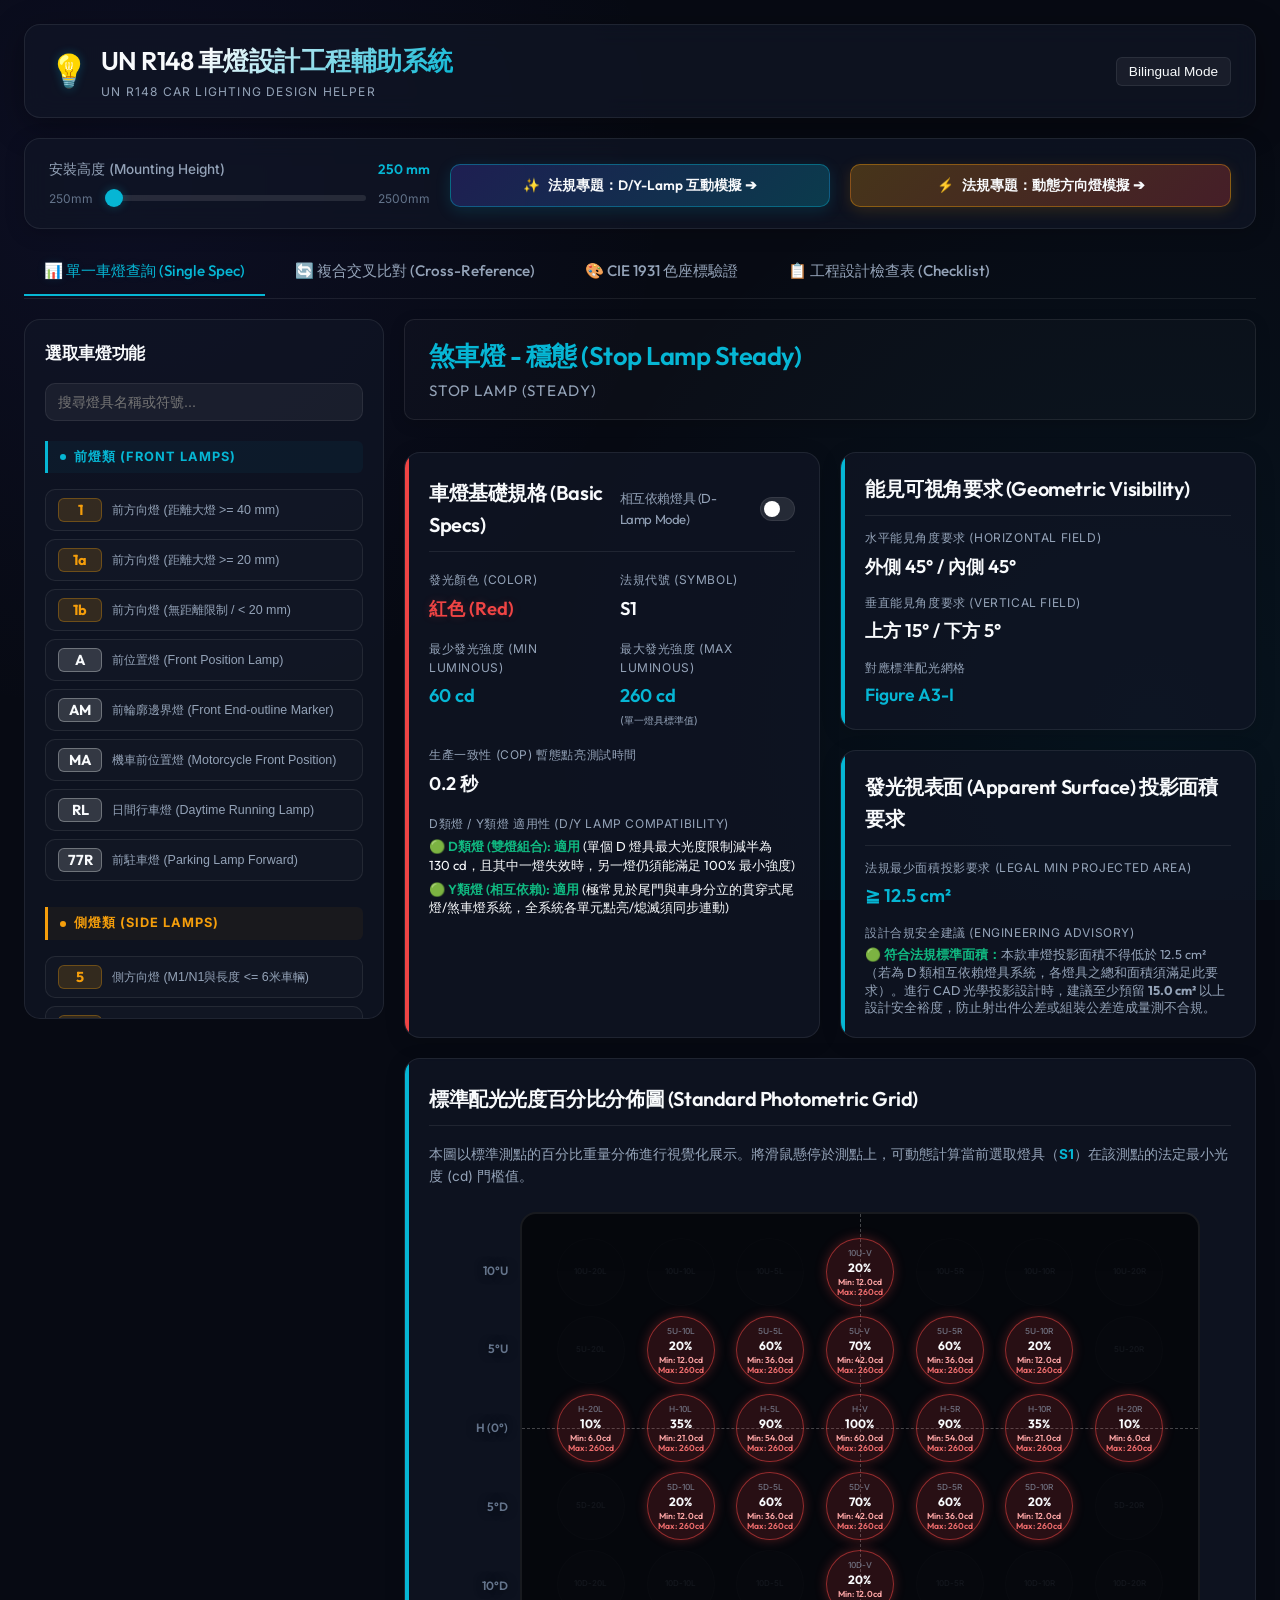
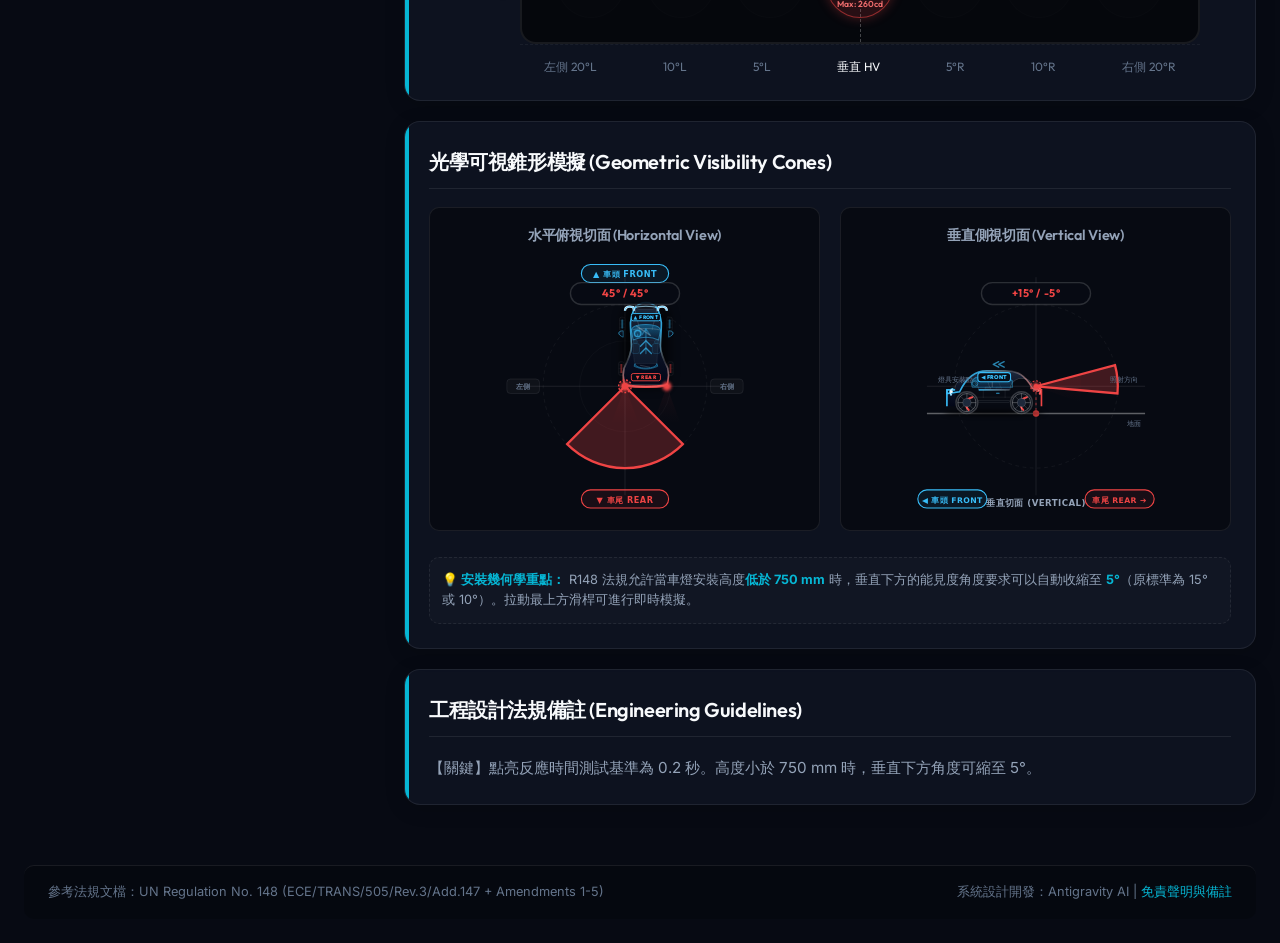
==== index.html @ 9d3c49e0 "Initial commit: Deploy UNECE R148 Helper web application" ====
<!DOCTYPE html>
<html lang="zh-Hant">
<head>
    <meta charset="UTF-8">
    <meta name="viewport" content="width=device-width, initial-scale=1.0">
    <title>UN R148 車燈設計工程輔助系統 (UN R148 Car Lighting Design Helper)</title>
    <link rel="stylesheet" href="styles.css">
</head>
<body>
    <div class="app-container">
        
        <!-- Header -->
        <header>
            <div class="logo-area">
                <span class="logo-icon">💡</span>
                <div>
                    <h1>UN R148 車燈設計工程輔助系統</h1>
                    <p>UN R148 Car Lighting Design Helper</p>
                </div>
            </div>
            <div class="language-selector">
                <button type="button" onclick="alert('系統採用繁體中文與法規英文術語並排，方便對接國際標準！')">Bilingual Mode</button>
            </div>
        </header>

        <!-- Global Parameter Control Panel -->
        <section class="global-control-panel">
            <div class="control-item">
                <label>
                    <span>安裝高度 (Mounting Height)</span>
                    <span id="heightValue" class="val-display">250 mm</span>
                </label>
                <div class="slider-container">
                    <span style="font-size:0.75rem; color:var(--text-muted);">250mm</span>
                    <input type="range" id="heightSlider" min="250" max="2500" value="250" step="50">
                    <span style="font-size:0.75rem; color:var(--text-muted);">2500mm</span>
                </div>
            </div>
            




            <div class="control-item" style="justify-content: center;">
                <div class="toggle-wrapper" style="padding-top: 4px; width: 100%;">
                    <a href="d-lamp.html" id="btnGoToDLamp" style="display: inline-flex; width: 100%; justify-content: center; align-items: center; gap: 8px; background: linear-gradient(135deg, rgba(79, 70, 229, 0.25) 0%, rgba(6, 182, 212, 0.25) 100%); border: 1px solid var(--border-color-active); color: var(--text-primary); text-decoration: none; padding: 10px 14px; border-radius: var(--border-radius-md); font-size: 0.85rem; font-weight: 600; font-family: 'Outfit', sans-serif; transition: var(--transition-smooth); box-shadow: 0 4px 15px rgba(6, 182, 212, 0.15); text-align: center; border-color: rgba(6, 182, 212, 0.4);" onmouseover="this.style.transform='translateY(-2px)'; this.style.borderColor='var(--secondary)'; this.style.boxShadow='0 6px 20px rgba(6, 182, 212, 0.3)';" onmouseout="this.style.transform='none'; this.style.borderColor='rgba(6, 182, 212, 0.4)'; this.style.boxShadow='0 4px 15px rgba(6, 182, 212, 0.15)';">
                        <span>✨</span> 法規專題：D/Y-Lamp 互動模擬 ➔
                    </a>
                </div>
            </div>

            <div class="control-item" style="justify-content: center;">
                <div class="toggle-wrapper" style="padding-top: 4px; width: 100%;">
                    <a href="dynamic-indicator.html" id="btnGoToDynamicIndicator" style="display: inline-flex; width: 100%; justify-content: center; align-items: center; gap: 8px; background: linear-gradient(135deg, rgba(245, 158, 11, 0.25) 0%, rgba(239, 68, 68, 0.25) 100%); border: 1px solid rgba(245, 158, 11, 0.4); color: var(--text-primary); text-decoration: none; padding: 10px 14px; border-radius: var(--border-radius-md); font-size: 0.85rem; font-weight: 600; font-family: 'Outfit', sans-serif; transition: var(--transition-smooth); box-shadow: 0 4px 15px rgba(245, 158, 11, 0.15); text-align: center;" onmouseover="this.style.transform='translateY(-2px)'; this.style.borderColor='#f59e0b'; this.style.boxShadow='0 6px 20px rgba(245, 158, 11, 0.3)';" onmouseout="this.style.transform='none'; this.style.borderColor='rgba(245, 158, 11, 0.4)'; this.style.boxShadow='0 4px 15px rgba(245, 158, 11, 0.15)';">
                        <span>⚡</span> 法規專題：動態方向燈模擬 ➔
                    </a>
                </div>
            </div>
        </section>

        <!-- Tabs Navigation -->
        <nav class="tabs-navigation">
            <button class="tab-btn active" data-tab="single">📊 單一車燈查詢 (Single Spec)</button>
            <button class="tab-btn" data-tab="cross">🔄 複合交叉比對 (Cross-Reference)</button>
            <button class="tab-btn" data-tab="cie">🎨 CIE 1931 色座標驗證</button>
            <button class="tab-btn" data-tab="checklist">📋 工程設計檢查表 (Checklist)</button>
        </nav>

        <!-- Main Workspace Panels -->
        <main class="dashboard-content">
            
            <!-- Tab 1: Single Spec Details -->
            <section class="tab-panel active" id="singleTab">
                <div class="spec-split-container">
                    
                    <!-- Sidebar Selector -->
                    <aside class="lamp-sidebar-selector">
                        <h3 style="font-size: 1.05rem; color: var(--text-primary);">選取車燈功能</h3>
                        <div class="search-input-box">
                            <input type="text" id="searchBox" placeholder="搜尋燈具名稱或符號...">
                        </div>
                        <div class="lamp-list" id="lampListContainer">
                            <!-- JS loaded list items -->
                        </div>
                    </aside>
                    
                    <!-- Spec details & SVG visually -->
                    <article class="spec-main-detail" id="detailPanel">
                        
                        <!-- Selected Lamp Header -->
                        <div class="selected-lamp-header" style="margin-bottom: 12px; padding: 16px 24px; background: rgba(255,255,255,0.02); border: 1px solid var(--border-color); border-radius: var(--border-radius-md); box-shadow: 0 4px 15px rgba(0,0,0,0.15);">
                            <h2 id="lblLampName" style="font-size: 1.6rem; color: var(--secondary); margin-bottom: 2px;">載入中...</h2>
                            <p id="lblLampNameEn" style="font-size: 0.95rem; color: var(--text-secondary); font-family: 'Outfit', sans-serif; text-transform: uppercase; letter-spacing: 0.05em;">Loading...</p>
                        </div>
                        
                        <!-- Row 1: Intensity Specs -->
                        <div class="grid-2col">
                            <div class="spec-card card-white" id="basicSpecCard">
                                <h3 style="display: flex; justify-content: space-between; align-items: center; width: 100%;">
                                    <span>車燈基礎規格 (Basic Specs)</span>
                                    <div id="dLampToggleWrapper" style="display: inline-flex; align-items: center; gap: 8px; font-size: 0.82rem; font-weight: normal; color: var(--text-secondary); transition: var(--transition-smooth);">
                                        <span>相互依賴燈具 (D-Lamp Mode)</span>
                                        <label class="switch" style="margin-left: 4px;">
                                            <input type="checkbox" id="dLampToggle">
                                            <span class="slider"></span>
                                        </label>
                                    </div>
                                </h3>
                                <div class="detail-data-grid">
                                    <div class="data-cell">
                                        <span class="lbl">發光顏色 (Color)</span>
                                        <span id="valColor" class="val">載入中...</span>
                                    </div>
                                    <div class="data-cell">
                                        <span class="lbl">法規代號 (Symbol)</span>
                                        <span id="lblLampSymbol" class="val" style="font-family:'Outfit';">載入中...</span>
                                    </div>
                                    <div class="data-cell">
                                        <span class="lbl">最少發光強度 (Min Luminous)</span>
                                        <span id="valMinCd" class="val" style="color: var(--secondary);">0 cd</span>
                                    </div>
                                    <div class="data-cell">
                                        <span class="lbl">最大發光強度 (Max Luminous)</span>
                                        <div>
                                            <span id="valMaxCd" class="val" style="color: var(--secondary);">0 cd</span>
                                            <div id="valMaxCdIndicator" style="font-size:0.65rem; color:var(--text-secondary); margin-top:2px;"></div>
                                        </div>
                                    </div>
                                    <div class="data-cell" style="grid-column: span 2;">
                                        <span class="lbl">生產一致性 (CoP) 暫態點亮測試時間</span>
                                        <span id="valTestTime" class="val">0.2 秒</span>
                                    </div>
                                    <div class="data-cell" style="grid-column: span 2;">
                                        <span class="lbl">D類燈 / Y類燈 適用性 (D/Y Lamp Compatibility)</span>
                                        <span id="valDYCompatibility" class="val" style="font-size: 0.95rem; line-height: 1.5;">載入中...</span>
                                    </div>
                                </div>
                            </div>
                            
                            <div style="display:flex; flex-direction:column; gap:20px;">
                                <div class="spec-card card-accent" id="visibilitySpecCard" style="padding: 20px 24px;">
                                    <h3 style="margin-bottom: 12px;">能見可視角要求 (Geometric Visibility)</h3>
                                    <div class="detail-data-grid" style="gap: 12px;">
                                        <div class="data-cell" style="grid-column: span 2;">
                                            <span class="lbl">水平能見角度要求 (Horizontal Field)</span>
                                            <span id="valHorizAngle" class="val" style="font-size: 1.15rem;">載入中...</span>
                                        </div>
                                        <div class="data-cell" style="grid-column: span 2;">
                                            <span class="lbl">垂直能見角度要求 (Vertical Field)</span>
                                            <span id="valVertAngle" class="val" style="font-size: 1.15rem;">載入中...</span>
                                        </div>
                                        <div class="data-cell" style="grid-column: span 2;">
                                            <span class="lbl">對應標準配光網格</span>
                                            <span id="valPhotGrid" class="val" style="color: var(--secondary); font-size: 1.1rem;">載入中...</span>
                                        </div>
                                    </div>
                                </div>
                                
                                <div class="spec-card card-accent" id="apparentSurfaceCard" style="padding: 20px 24px;">
                                    <h3 style="margin-bottom: 12px;">發光視表面 (Apparent Surface) 投影面積要求</h3>
                                    <div class="detail-data-grid" style="gap: 12px;">
                                        <div class="data-cell" style="grid-column: span 2;">
                                            <span class="lbl">法規最少面積投影要求 (Legal Min Projected Area)</span>
                                            <span id="valApparentSurfaceArea" class="val" style="color: var(--secondary); font-size: 1.15rem;">載入中...</span>
                                        </div>
                                        <div class="data-cell" style="grid-column: span 2;">
                                            <span class="lbl">設計合規安全建議 (Engineering Advisory)</span>
                                            <span id="valApparentSurfaceAdvisory" class="val" style="font-size: 0.8rem; line-height: 1.4; color: var(--text-secondary); font-weight: normal;">載入中...</span>
                                        </div>
                                    </div>
                                </div>
                            </div>
                        </div>
                        <!-- Standard Photometric Grid Card -->
                        <div class="spec-card card-accent">
                            <h3>標準配光光度百分比分佈圖 (Standard Photometric Grid)</h3>
                            <p style="font-size: 0.85rem; color: var(--text-secondary); margin-bottom: 24px;">
                                本圖以標準測點的百分比重量分佈進行視覺化展示。將滑鼠懸停於測點上，可動態計算當前選取燈具（<strong><span id="gridLampTitle" style="color:var(--secondary);">S1</span></strong>）在該測點的法定最小光度 (cd) 門檻值。
                            </p>
                            <div class="photometric-view-grid">
                                <div class="grid-layout-wrapper">
                                    <div class="grid-main-row">
                                        <div class="grid-y-axis-labels">
                                            <span>10°U</span>
                                            <span>5°U</span>
                                            <span>H (0°)</span>
                                            <span>5°D</span>
                                            <span>10°D</span>
                                        </div>
                                        <div class="grid-visualization-map" id="gridMapContainer">
                                            <!-- JS loaded nodes -->
                                        </div>
                                    </div>
                                    <div class="grid-axis-labels">
                                        <span>左側 20°L</span>
                                        <span>10°L</span>
                                        <span>5°L</span>
                                        <span style="color:var(--text-primary);">垂直 HV</span>
                                        <span>5°R</span>
                                        <span>10°R</span>
                                        <span>右側 20°R</span>
                                    </div>
                                </div>
                            </div>
                        </div>

                        <!-- Row 2: SVG Visualization Cones -->
                        <div class="spec-card card-accent">
                            <h3>光學可視錐形模擬 (Geometric Visibility Cones)</h3>
                            <div class="visibility-visualizer-container">
                                <div class="cone-views-wrapper">
                                    <div class="cone-view-box">
                                        <h4>水平俯視切面 (Horizontal View)</h4>
                                        <div class="svg-container" id="horizSvgContainer">
                                            <!-- SVG JS loaded -->
                                        </div>
                                    </div>
                                    <div class="cone-view-box">
                                        <h4>垂直側視切面 (Vertical View)</h4>
                                        <div class="svg-container" id="vertSvgContainer">
                                            <!-- SVG JS loaded -->
                                        </div>
                                    </div>
                                </div>
                                <div class="note-box">
                                    <strong>💡 安裝幾何學重點：</strong> 
                                    R148 法規允許當車燈安裝高度<strong>低於 750 mm</strong> 時，垂直下方的能見度角度要求可以自動收縮至 <strong>5°</strong>（原標準為 15° 或 10°）。拉動最上方滑桿可進行即時模擬。
                                </div>
                            </div>
                        </div>
                        
                        <!-- Row 3: Design Footnotes -->
                        <div class="spec-card card-accent">
                            <h3>工程設計法規備註 (Engineering Guidelines)</h3>
                            <div style="font-size:0.95rem; color:var(--text-secondary); line-height:1.7;" id="valNotes">
                                載入中...
                            </div>
                        </div>
                        
                    </article>
                </div>
            </section>
            
            <!-- Tab 2: Cross Reference Table -->
            <section class="tab-panel" id="crossTab">
                <div class="cross-ref-selector-bar">
                    <h3>選擇欲交叉查詢的複合車燈</h3>
                    <p style="font-size: 0.8rem; color: var(--text-secondary); margin-bottom: 8px;">
                        勾選多個車燈功能，表格會自動產生並排比對欄位，利於尾燈整合設計（如：煞車燈、位置燈與方向燈合一設計）。
                    </p>
                    <div class="cross-ref-categories">
                        <div class="category-block">
                            <h4 class="category-title"><span class="category-icon">🔦</span> 前燈類 (Front Lamps)</h4>
                            <div class="checkbox-grid" id="crossRefCheckboxes-front"></div>
                        </div>
                        <div class="category-block">
                            <h4 class="category-title"><span class="category-icon">↔️</span> 側邊燈類 (Side Lamps)</h4>
                            <div class="checkbox-grid" id="crossRefCheckboxes-side"></div>
                        </div>
                        <div class="category-block">
                            <h4 class="category-title"><span class="category-icon">🔴</span> 尾燈類 (Rear Lamps)</h4>
                            <div class="checkbox-grid" id="crossRefCheckboxes-rear"></div>
                        </div>
                        <div class="category-block" id="category-block-other" style="display: none;">
                            <h4 class="category-title"><span class="category-icon">⚙️</span> 其他類 (Others)</h4>
                            <div class="checkbox-grid" id="crossRefCheckboxes-other"></div>
                        </div>
                    </div>
                </div>
                
                <div class="table-responsive-container">
                    <table class="comparison-table">
                        <thead>
                            <tr>
                                <th style="width: 60px;">符號</th>
                                <th style="width: 140px;">燈具名稱 (Function)</th>
                                <th style="width: 80px;">燈光顏色</th>
                                <th style="width: 95px;">安裝最低高度</th>
                                <th style="width: 95px;">安裝最高高度</th>
                                <th style="width: 105px;">兩燈最小間距</th>
                                <th style="width: 105px;">車側最遠距離</th>
                                <th style="width: 95px;">發光面積最小</th>
                                <th style="width: 95px;">發光面積最大</th>
                                <th style="width: 110px;">配光強度限制</th>
                                <th style="width: 110px;">幾何能見角</th>
                                <th style="min-width: 200px;">法規與相互要求備註</th>
                            </tr>
                        </thead>
                        <tbody id="crossRefTableBody">
                            <!-- JS Dynamic rows -->
                        </tbody>
                    </table>
                </div>
                
                <!-- Dynamic Mutual Requirements Section -->
                <div id="crossRefMutualContainer" style="margin-top: 20px; display: none;">
                    <div class="spec-card card-accent" style="padding: 20px 24px; background: rgba(56, 189, 248, 0.03); border-color: rgba(56, 189, 248, 0.25);">
                        <h4 style="font-size: 1.05rem; color: var(--secondary); margin-bottom: 12px; display: flex; align-items: center; gap: 8px; font-weight: 600;">
                            <span>🔗</span> 選取燈具安裝距離與電氣功能相互關聯要求 (R48 Mutual Requirements)
                        </h4>
                        <div id="crossRefMutualList" style="display: flex; flex-direction: column; gap: 12px;">
                            <!-- Dynamic items generated by JS -->
                        </div>
                    </div>
                </div>
            </section>
            
            <!-- Tab 3: CIE 1931 Chart Judge -->
            <section class="tab-panel" id="cieTab">
                <div class="spec-card card-accent">
                    <h3 style="margin-bottom:24px;">CIE 1931 色度空間坐標判定 (UN R148 Color Boundary Judge)</h3>
                    <div class="cie-chart-layout">
                        
                        <!-- Canvas Plotter -->
                        <div class="canvas-container">
                            <canvas id="cieCanvas"></canvas>
                        </div>
                        
                        <!-- Inputs Panel -->
                        <div class="cie-info-panel">
                            <div class="judgement-card" style="background: rgba(255,255,255,0.02); border: 1px solid var(--border-color); border-radius: var(--border-radius-md); padding: 18px; display:flex; flex-direction:column; gap:16px;">
                                <h4 style="font-size: 0.95rem; color:var(--text-primary); border-bottom: 1px solid var(--border-color); padding-bottom: 8px;">色座標判定輸入</h4>
                                <div class="coordinate-inputs">
                                    <div class="coord-group">
                                        <label for="cieInputX">X 軸坐標 (x)</label>
                                        <input type="number" id="cieInputX" value="0.330" step="0.005" min="0.0" max="0.8">
                                    </div>
                                    <div class="coord-group">
                                        <label for="cieInputY">Y 軸坐標 (y)</label>
                                        <input type="number" id="cieInputY" value="0.330" step="0.005" min="0.0" max="0.9">
                                    </div>
                                </div>
                                <button type="button" class="check-btn" id="btnCheckCie">驗證坐標合規性</button>
                            </div>
                            
                            <div class="judge-result-box" id="cieResultBox">
                                <div class="judge-status status-idle">等待輸入坐標驗證...</div>
                                <p style="font-size:0.8rem; color:var(--text-muted); text-align:center; margin-top: 12px;">
                                    在上方輸入光學量測儀器量測之色度空間坐標 (x, y)，以判定是否符合法規要求。
                                </p>
                            </div>
                        </div>
                    </div>
                </div>
            </section>
            
            <!-- Tab 5: Engineering Checklist -->
            <section class="tab-panel" id="checklistTab">
                <div class="checklist-container">
                    
                    <div class="checklist-item-card">
                        <span class="checklist-num">01</span>
                        <div class="checklist-body">
                            <h4>視表面發光面積限制 (Apparent Surface Requirement)</h4>
                            <p>
                                根據 R148 第 5 節之規定，每款安裝於車輛上的獨立功能燈具，其<strong>發光視表面 (Apparent Surface) 投影面積必須 ≧ 12.5 cm²</strong>。
                            </p>
                            <ul>
                                <li>設計工程師必須在 CAD 設計圖面中建立發光體（Outer Lens/Reflector）的投影分析。</li>
                                <li><strong>相互依賴燈具 (D-Lamp)：</strong>若是由兩個燈具相互整合以提供相同功能，則兩者總面積必須達到法規要求。</li>
                            </ul>
                        </div>
                    </div>
                    
                    <div class="checklist-item-card">
                        <span class="checklist-num">02</span>
                        <div class="checklist-body">
                            <h4>生產一致性暫態量測時間 (Conformity of Production testing)</h4>
                            <p>
                                生產一致性 (CoP) 測試中，暫態光源點亮反應時間有嚴格的秒數規定，旨在維護行車中後車的防追撞警示安全。
                            </p>
                            <ul>
                                <li><strong>0.2 秒 (Instant-On) 測量點燈具：</strong>煞車燈 (S1/S2/S3/S4/MS)、方向燈 (Cat 1/1a/1b/2a/2b/5/6/11/12) 與倒車燈 (AR)。在點亮 0.2 秒內必須達到法定光度最小值的至少 90%。</li>
                                <li><strong>4.0 秒 (Thermal Stabilization) 測量點燈具：</strong>日行燈 (RL)、前/後位置燈 (A/R1/R2)、輪廓邊界燈 (AM/RM1/RM2) 以及後霧燈 (F1/F2)。可在點亮 4 秒後或熱平衡後進行最終光度測量。</li>
                            </ul>
                        </div>
                    </div>
                    
                    <div class="checklist-item-card">
                        <span class="checklist-num">03</span>
                        <div class="checklist-body">
                            <h4>相互依賴系統與單一燈具標記設計限制</h4>
                            <p>
                                車燈外殼標記（Marking）直接決定了法規審核時的光度判定上限：
                            </p>
                            <ul>
                                <li><strong>"D" 標記燈具 (相互依賴)：</strong>最大光度限制為單一燈具的 <strong>50%</strong>。設計時必須確保兩個燈具的發光均勻度一致，且共用同一組線束或控制器。</li>
                                <li><strong>"Y" 標記系統：</strong>屬於單一功能分散多處發光的系統，需特別注意個別測點的亮度疊加計算。</li>
                            </ul>
                        </div>
                    </div>
                    
                    <div class="checklist-item-card">
                        <span class="checklist-num">04</span>
                        <div class="checklist-body">
                            <h4>前方向燈與大燈之間距阻礙設計</h4>
                            <p>
                                方向指示燈與前照燈（近光燈/前霧燈）的距離直接決定了方向燈的光度等級：
                            </p>
                            <ul>
                                <li>距離 <strong>≧ 40 mm</strong> 時：可選用標準 <strong>Cat 1</strong> (最小值 175 cd)。</li>
                                <li>距離 <strong>≧ 20 mm 且 < 40 mm</strong> 時：必須選用 <strong>Cat 1a</strong> (最小值 250 cd)。</li>
                                <li>距離 <strong>< 20 mm 甚至整合在一起</strong> 時：必須選用 <strong>Cat 1b</strong> (最小值達 400 cd) 以抵抗大燈炫光。</li>
                            </ul>
                        </div>
                    </div>
                    
                </div>
            </section>
            
        </main>

        <!-- Footer -->
        <footer>
            <span>參考法規文檔：UN Regulation No. 148 (ECE/TRANS/505/Rev.3/Add.147 + Amendments 1-5)</span>
            <span>系統設計開發：Antigravity AI | <a href="#" onclick="alert('本系統彙整法規至 Amend 5 最新實務數值，僅供工程設計參考。')">免責聲明與備註</a></span>
        </footer>

    </div>
    
    <!-- Application Logic Loader -->
    <script src="app.js" charset="utf-8"></script>
</body>
</html>
---- styles.css ----
@import url('https://fonts.googleapis.com/css2?family=Inter:wght@300;400;500;600;700&family=Outfit:wght@400;500;600;700;800&display=swap');

:root {
    /* Color Palette */
    --bg-main: #070a13;
    --bg-card: rgba(16, 22, 38, 0.7);
    --bg-card-hover: rgba(22, 30, 52, 0.85);
    --border-color: rgba(255, 255, 255, 0.08);
    --border-color-active: rgba(59, 130, 246, 0.5);
    
    --text-primary: #f8fafc;
    --text-secondary: #94a3b8;
    --text-muted: #64748b;
    
    /* Brand Accents */
    --primary: #4f46e5;
    --primary-glow: rgba(79, 70, 229, 0.4);
    --secondary: #06b6d4;
    --secondary-glow: rgba(6, 182, 212, 0.3);
    
    /* Functional Colors */
    --color-white: #f8fafc;
    --color-white-glow: rgba(248, 250, 252, 0.5);
    --color-amber: #f59e0b;
    --color-amber-glow: rgba(245, 158, 11, 0.5);
    --color-red: #ef4444;
    --color-red-glow: rgba(239, 68, 68, 0.5);
    
    --success: #10b981;
    --warning: #f59e0b;
    --danger: #ef4444;
    
    /* Layout Constants */
    --border-radius-lg: 16px;
    --border-radius-md: 10px;
    --border-radius-sm: 6px;
    --transition-smooth: all 0.3s cubic-bezier(0.4, 0, 0.2, 1);
}

/* Global Reset */
* {
    margin: 0;
    padding: 0;
    box-sizing: border-box;
}

body {
    background-color: var(--bg-main);
    color: var(--text-primary);
    font-family: 'Inter', -apple-system, BlinkMacSystemFont, "Segoe UI", Roboto, Helvetica, Arial, sans-serif;
    line-height: 1.6;
    overflow-x: hidden;
    background-image: 
        radial-gradient(circle at 10% 20%, rgba(79, 70, 229, 0.08) 0%, transparent 40%),
        radial-gradient(circle at 90% 80%, rgba(6, 182, 212, 0.06) 0%, transparent 45%);
    background-attachment: fixed;
}

h1, h2, h3, h4 {
    font-family: 'Outfit', sans-serif;
    font-weight: 600;
    letter-spacing: -0.02em;
}

/* Scrollbar styling */
::-webkit-scrollbar {
    width: 8px;
    height: 8px;
}
::-webkit-scrollbar-track {
    background: var(--bg-main);
}
::-webkit-scrollbar-thumb {
    background: rgba(255, 255, 255, 0.1);
    border-radius: var(--border-radius-sm);
}
::-webkit-scrollbar-thumb:hover {
    background: var(--primary);
}

/* Layout Framework */
.app-container {
    max-width: 1440px;
    margin: 0 auto;
    padding: 24px;
    display: grid;
    grid-template-rows: auto auto 1fr;
    gap: 20px;
    min-height: 100vh;
}

/* Header Section */
header {
    display: flex;
    justify-content: space-between;
    align-items: center;
    padding: 16px 24px;
    background: var(--bg-card);
    backdrop-filter: blur(12px);
    border: 1px solid var(--border-color);
    border-radius: var(--border-radius-lg);
    box-shadow: 0 8px 32px 0 rgba(0, 0, 0, 0.37);
}

.logo-area {
    display: flex;
    align-items: center;
    gap: 12px;
}

.logo-icon {
    font-size: 2rem;
    color: var(--secondary);
    text-shadow: 0 0 10px var(--secondary-glow);
}

.logo-area h1 {
    font-size: 1.6rem;
    background: linear-gradient(135deg, var(--text-primary) 30%, var(--secondary) 100%);
    -webkit-background-clip: text;
    -webkit-text-fill-color: transparent;
}

.logo-area p {
    font-size: 0.75rem;
    color: var(--text-secondary);
    text-transform: uppercase;
    letter-spacing: 0.1em;
}

.language-selector button {
    background: rgba(255, 255, 255, 0.05);
    border: 1px solid var(--border-color);
    color: var(--text-primary);
    padding: 6px 12px;
    border-radius: var(--border-radius-sm);
    cursor: pointer;
    font-size: 0.85rem;
    transition: var(--transition-smooth);
}
.language-selector button:hover {
    background: var(--primary);
    border-color: var(--primary);
}

/* Global Parameter Control Panel */
.global-control-panel {
    display: grid;
    grid-template-columns: repeat(auto-fit, minmax(280px, 1fr));
    gap: 20px;
    background: var(--bg-card);
    backdrop-filter: blur(12px);
    border: 1px solid var(--border-color);
    border-radius: var(--border-radius-lg);
    padding: 20px 24px;
    box-shadow: 0 4px 20px rgba(0, 0, 0, 0.2);
}

.control-item {
    display: flex;
    flex-direction: column;
    gap: 8px;
}

.control-item label {
    font-size: 0.85rem;
    color: var(--text-secondary);
    font-weight: 500;
    display: flex;
    justify-content: space-between;
}

.control-item label span.val-display {
    color: var(--secondary);
    font-family: 'Outfit', sans-serif;
    font-weight: 600;
}

.slider-container {
    display: flex;
    align-items: center;
    gap: 12px;
}

input[type="range"] {
    -webkit-appearance: none;
    width: 100%;
    height: 6px;
    background: rgba(255, 255, 255, 0.1);
    border-radius: 3px;
    outline: none;
    transition: var(--transition-smooth);
}

input[type="range"]::-webkit-slider-thumb {
    -webkit-appearance: none;
    width: 18px;
    height: 18px;
    background: var(--secondary);
    border-radius: 50%;
    cursor: pointer;
    box-shadow: 0 0 10px var(--secondary-glow);
    transition: var(--transition-smooth);
}
input[type="range"]::-webkit-slider-thumb:hover {
    transform: scale(1.15);
    background: var(--text-primary);
}

/* Toggle Switches */
.toggle-wrapper {
    display: flex;
    align-items: center;
    justify-content: space-between;
    height: 100%;
    padding-top: 10px;
}

.toggle-item {
    display: flex;
    align-items: center;
    gap: 10px;
    cursor: pointer;
}

.switch {
    position: relative;
    display: inline-block;
    width: 46px;
    height: 24px;
}

.switch input {
    opacity: 0;
    width: 0;
    height: 0;
}

.slider {
    position: absolute;
    cursor: pointer;
    top: 0;
    left: 0;
    right: 0;
    bottom: 0;
    background-color: rgba(255, 255, 255, 0.1);
    transition: .4s;
    border-radius: 24px;
    border: 1px solid var(--border-color);
}

.slider:before {
    position: absolute;
    content: "";
    height: 16px;
    width: 16px;
    left: 3px;
    bottom: 3px;
    background-color: white;
    transition: .4s;
    border-radius: 50%;
}

input:checked + .slider {
    background-color: var(--primary);
}

input:checked + .slider:before {
    transform: translateX(22px);
}

/* Navigation Tabs */
.tabs-navigation {
    display: flex;
    gap: 10px;
    border-bottom: 1px solid var(--border-color);
    padding-bottom: 2px;
    overflow-x: auto;
}

.tab-btn {
    background: none;
    border: none;
    color: var(--text-secondary);
    padding: 12px 20px;
    font-size: 0.95rem;
    font-weight: 500;
    cursor: pointer;
    transition: var(--transition-smooth);
    border-bottom: 2px solid transparent;
    white-space: nowrap;
    display: flex;
    align-items: center;
    gap: 8px;
    font-family: 'Outfit', sans-serif;
}
.tab-btn:hover {
    color: var(--text-primary);
}
.tab-btn.active {
    color: var(--secondary);
    border-bottom-color: var(--secondary);
    text-shadow: 0 0 10px rgba(6, 182, 212, 0.1);
}

/* Main Dashboard Workspace */
.dashboard-content {
    display: block;
    min-height: 500px;
}

.tab-panel {
    display: none;
    animation: fadeIn 0.4s ease;
}

.tab-panel.active {
    display: grid;
}

@keyframes fadeIn {
    from { opacity: 0; transform: translateY(8px); }
    to { opacity: 1; transform: translateY(0); }
}

/* Layout Split Panels for Tab 1 */
.spec-split-container {
    display: grid;
    grid-template-columns: 360px 1fr;
    gap: 20px;
    align-items: start;
}

/* Selector Sidebar */
.lamp-sidebar-selector {
    background: var(--bg-card);
    border: 1px solid var(--border-color);
    border-radius: var(--border-radius-lg);
    padding: 20px;
    display: flex;
    flex-direction: column;
    gap: 16px;
    max-height: 700px;
    overflow-y: auto;
}

.search-input-box {
    position: relative;
}

.search-input-box input {
    width: 100%;
    background: rgba(255, 255, 255, 0.05);
    border: 1px solid var(--border-color);
    color: var(--text-primary);
    padding: 10px 12px;
    border-radius: var(--border-radius-md);
    outline: none;
    font-size: 0.9rem;
    transition: var(--transition-smooth);
}
.search-input-box input:focus {
    border-color: var(--secondary);
    background: rgba(255, 255, 255, 0.08);
}

.lamp-list {
    display: flex;
    flex-direction: column;
    gap: 8px;
}

.lamp-list-item {
    display: flex;
    justify-content: space-between;
    align-items: center;
    padding: 8px 12px;
    background: rgba(255, 255, 255, 0.02);
    border: 1px solid var(--border-color);
    border-radius: var(--border-radius-md);
    cursor: pointer;
    transition: var(--transition-smooth);
    text-align: left;
}
.lamp-list-item:hover {
    background: rgba(255, 255, 255, 0.05);
    border-color: rgba(255, 255, 255, 0.2);
}
.lamp-list-item.selected {
    background: rgba(79, 70, 229, 0.15);
    border-color: var(--primary);
    box-shadow: inset 0 0 10px rgba(79, 70, 229, 0.2);
}

.lamp-symbol-tag {
    font-family: 'Outfit', sans-serif;
    font-weight: 700;
    font-size: 0.9rem;
    padding: 2px 8px;
    border-radius: var(--border-radius-sm);
    min-width: 44px;
    text-align: center;
}

.tag-white { background: rgba(248, 250, 252, 0.15); color: var(--color-white); border: 1px solid rgba(248, 250, 252, 0.3); }
.tag-amber { background: rgba(245, 158, 11, 0.15); color: var(--color-amber); border: 1px solid rgba(245, 158, 11, 0.3); }
.tag-red { background: rgba(239, 68, 68, 0.15); color: var(--color-red); border: 1px solid rgba(239, 68, 68, 0.3); }

.lamp-name-txt {
    font-size: 0.78rem;
    font-weight: 500;
    white-space: normal;
    line-height: 1.3;
    margin-left: 10px;
    flex-grow: 1;
    color: var(--text-secondary);
}
.lamp-list-item.selected .lamp-name-txt {
    color: var(--text-primary);
}

/* Detail Panel Container */
.spec-main-detail {
    display: flex;
    flex-direction: column;
    gap: 20px;
}

/* Spec Card Layouts */
.grid-2col {
    display: grid;
    grid-template-columns: 1fr 1fr;
    gap: 20px;
}
@media (max-width: 900px) {
    .grid-2col {
        grid-template-columns: 1fr;
    }
    .spec-split-container {
        grid-template-columns: 1fr;
    }
}

.spec-card {
    background: var(--bg-card);
    border: 1px solid var(--border-color);
    border-radius: var(--border-radius-lg);
    padding: 24px;
    position: relative;
    box-shadow: 0 4px 20px rgba(0, 0, 0, 0.15);
    overflow: hidden;
}

.spec-card::before {
    content: '';
    position: absolute;
    top: 0;
    left: 0;
    width: 4px;
    height: 100%;
    background: var(--primary);
}
.spec-card.card-amber::before { background: var(--color-amber); }
.spec-card.card-red::before { background: var(--color-red); }
.spec-card.card-white::before { background: var(--color-white); }
.spec-card.card-accent::before { background: var(--secondary); }

.spec-card h3 {
    font-size: 1.25rem;
    margin-bottom: 18px;
    display: flex;
    align-items: center;
    gap: 8px;
    border-bottom: 1px solid var(--border-color);
    padding-bottom: 10px;
}

/* Data Table Grid */
.detail-data-grid {
    display: grid;
    grid-template-columns: repeat(2, 1fr);
    gap: 16px;
}

.data-cell {
    display: flex;
    flex-direction: column;
}

.data-cell .lbl {
    font-size: 0.75rem;
    color: var(--text-secondary);
    text-transform: uppercase;
    letter-spacing: 0.05em;
    margin-bottom: 4px;
}

.data-cell .val {
    font-size: 1.15rem;
    font-weight: 600;
    font-family: 'Outfit', sans-serif;
    color: var(--text-primary);
}

.data-cell .val.highlight-amber { color: var(--color-amber); text-shadow: 0 0 8px rgba(245, 158, 11, 0.2); }
.data-cell .val.highlight-red { color: var(--color-red); text-shadow: 0 0 8px rgba(239, 68, 68, 0.2); }
.data-cell .val.highlight-white { color: var(--color-white); text-shadow: 0 0 8px rgba(255, 255, 255, 0.2); }

/* SVG Visibility Cone Visualizer */
.visibility-visualizer-container {
    display: flex;
    flex-direction: column;
    gap: 16px;
    align-items: center;
}

.cone-views-wrapper {
    display: flex;
    gap: 20px;
    width: 100%;
}
@media (max-width: 1050px) {
    .cone-views-wrapper {
        flex-direction: column;
    }
}

.cone-view-box {
    flex: 1;
    background: rgba(0, 0, 0, 0.4);
    border: 1px solid var(--border-color);
    border-radius: var(--border-radius-md);
    padding: 16px;
    display: flex;
    flex-direction: column;
    align-items: center;
}

.cone-view-box h4 {
    font-size: 0.9rem;
    color: var(--text-secondary);
    margin-bottom: 12px;
}

.svg-container {
    width: 100%;
    max-width: 280px;
    aspect-ratio: 1.1;
}

.svg-container svg {
    width: 100%;
    height: 100%;
}

.note-box {
    font-size: 0.8rem;
    color: var(--text-secondary);
    background: rgba(255, 255, 255, 0.02);
    border: 1px dashed var(--border-color);
    border-radius: var(--border-radius-md);
    padding: 12px;
    margin-top: 10px;
    width: 100%;
}

.note-box strong {
    color: var(--secondary);
}

/* CIE 1931 Canvas Elements */
.cie-chart-layout {
    display: grid;
    grid-template-columns: 1fr 340px;
    gap: 24px;
}
@media (max-width: 850px) {
    .cie-chart-layout {
        grid-template-columns: 1fr;
    }
}

.canvas-container {
    background: rgba(0, 0, 0, 0.4);
    border: 1px solid var(--border-color);
    border-radius: var(--border-radius-lg);
    padding: 16px;
    display: flex;
    justify-content: center;
    align-items: center;
    position: relative;
}

canvas#cieCanvas {
    max-width: 100%;
    height: auto;
    border-radius: var(--border-radius-md);
}

.cie-info-panel {
    display: flex;
    flex-direction: column;
    gap: 16px;
}

.coordinate-inputs {
    display: grid;
    grid-template-columns: 1fr 1fr;
    gap: 12px;
}

.coord-group {
    display: flex;
    flex-direction: column;
    gap: 6px;
}

.coord-group label {
    font-size: 0.8rem;
    color: var(--text-secondary);
}

.coord-group input {
    background: rgba(255, 255, 255, 0.05);
    border: 1px solid var(--border-color);
    border-radius: var(--border-radius-sm);
    color: var(--text-primary);
    padding: 8px;
    font-size: 0.95rem;
    font-family: 'Outfit', sans-serif;
    outline: none;
    transition: var(--transition-smooth);
}
.coord-group input:focus {
    border-color: var(--secondary);
}

button.check-btn {
    width: 100%;
    background: var(--primary);
    border: none;
    color: var(--text-primary);
    padding: 10px;
    border-radius: var(--border-radius-md);
    cursor: pointer;
    font-weight: 600;
    font-family: 'Outfit', sans-serif;
    transition: var(--transition-smooth);
}
button.check-btn:hover {
    background: #5b54f2;
    box-shadow: 0 0 12px var(--primary-glow);
}

.judge-result-box {
    background: rgba(255, 255, 255, 0.02);
    border: 1px solid var(--border-color);
    border-radius: var(--border-radius-md);
    padding: 16px;
    display: flex;
    flex-direction: column;
    gap: 8px;
    align-items: center;
    justify-content: center;
    text-align: center;
    min-height: 100px;
}

.judge-status {
    font-size: 1.3rem;
    font-weight: 700;
    font-family: 'Outfit', sans-serif;
}

.status-compliant { color: var(--success); text-shadow: 0 0 10px rgba(16, 185, 129, 0.2); }
.status-non-compliant { color: var(--danger); text-shadow: 0 0 10px rgba(239, 68, 68, 0.2); }
.status-idle { color: var(--text-muted); }

/* Cross-Reference Table Panel */
.cross-ref-selector-bar {
    background: var(--bg-card);
    border: 1px solid var(--border-color);
    border-radius: var(--border-radius-lg);
    padding: 20px 24px;
    margin-bottom: 20px;
    display: flex;
    flex-direction: column;
    gap: 12px;
}

.cross-ref-selector-bar h3 {
    font-size: 1.1rem;
    color: var(--text-primary);
}

.checkbox-grid {
    display: grid;
    grid-template-columns: repeat(auto-fill, minmax(130px, 1fr));
    gap: 10px;
}

.cross-ref-categories {
    display: flex;
    flex-direction: column;
    gap: 20px;
    margin-top: 10px;
}

.category-block {
    background: rgba(255, 255, 255, 0.01);
    border: 1px solid rgba(255, 255, 255, 0.04);
    border-radius: var(--border-radius-md);
    padding: 16px;
    transition: var(--transition-smooth);
}

.category-block:hover {
    border-color: rgba(255, 255, 255, 0.08);
    background: rgba(255, 255, 255, 0.02);
}

.category-title {
    font-size: 0.95rem;
    font-weight: 600;
    color: var(--secondary);
    margin-bottom: 12px;
    display: flex;
    align-items: center;
    gap: 8px;
}

.category-icon {
    font-size: 1.1rem;
}

.checkbox-item {
    display: flex;
    align-items: center;
    gap: 8px;
    font-size: 0.85rem;
    color: var(--text-secondary);
    cursor: pointer;
    padding: 6px 10px;
    background: rgba(255, 255, 255, 0.02);
    border: 1px solid var(--border-color);
    border-radius: var(--border-radius-sm);
    transition: var(--transition-smooth);
}
.checkbox-item:hover {
    background: rgba(255, 255, 255, 0.06);
    color: var(--text-primary);
}
.checkbox-item.checked {
    background: rgba(6, 182, 212, 0.1);
    border-color: var(--secondary);
    color: var(--text-primary);
}

.checkbox-item input {
    cursor: pointer;
}

/* Beautiful Premium Responsive Table */
.table-responsive-container {
    width: 100%;
    overflow-x: auto;
    border-radius: var(--border-radius-lg);
    border: 1px solid var(--border-color);
    box-shadow: 0 4px 24px rgba(0, 0, 0, 0.25);
    background: var(--bg-card);
}

table.comparison-table {
    width: 100%;
    border-collapse: collapse;
    text-align: left;
    font-size: 0.9rem;
}

table.comparison-table th, table.comparison-table td {
    padding: 16px 20px;
    border-bottom: 1px solid var(--border-color);
}

table.comparison-table th {
    background: rgba(11, 15, 25, 0.85);
    color: var(--text-primary);
    font-weight: 600;
    font-family: 'Outfit', sans-serif;
    letter-spacing: 0.02em;
    font-size: 0.95rem;
}

table.comparison-table tr:last-child td {
    border-bottom: none;
}

table.comparison-table tbody tr {
    transition: var(--transition-smooth);
}
table.comparison-table tbody tr:hover {
    background: var(--bg-card-hover);
}

.symbol-badge {
    display: inline-block;
    padding: 2px 8px;
    font-family: 'Outfit', sans-serif;
    font-weight: 700;
    font-size: 0.8rem;
    border-radius: var(--border-radius-sm);
}

/* Standard Photometric Grid Visualizer */
.photometric-view-grid {
    display: flex;
    flex-direction: column;
    gap: 16px;
    align-items: center;
    width: 100%;
}

.grid-layout-wrapper {
    display: flex;
    flex-direction: column;
    align-items: flex-start;
    width: 100%;
    max-width: 740px; /* 680px for map + 60px for Y-axis */
    margin: 0 auto;
}

.grid-main-row {
    display: flex;
    align-items: stretch;
    width: 100%;
    gap: 12px;
}

.grid-y-axis-labels {
    display: grid;
    grid-template-rows: repeat(5, 1fr);
    align-items: center;
    justify-items: end;
    width: 48px;
    padding: 24px 0;
    gap: 10px;
    color: var(--text-muted);
    font-size: 0.75rem;
    font-family: 'Outfit', sans-serif;
    font-weight: 600;
}

.grid-y-axis-labels span {
    white-space: nowrap;
    text-shadow: 0 0 10px rgba(0,0,0,0.5);
}

.grid-visualization-map {
    position: relative;
    flex-grow: 1;
    max-width: 680px;
    aspect-ratio: 1.6;
    background: rgba(0, 0, 0, 0.6);
    border: 2px solid var(--border-color);
    border-radius: var(--border-radius-lg);
    padding: 24px;
    display: grid;
    grid-template-rows: repeat(5, 1fr);
    gap: 10px;
}

.grid-h-axis {
    position: absolute;
    width: 100%;
    height: 1px;
    border-top: 1px dashed rgba(255, 255, 255, 0.25);
    top: 50%;
    left: 0;
}

.grid-v-axis {
    position: absolute;
    height: 100%;
    width: 1px;
    border-left: 1px dashed rgba(255, 255, 255, 0.25);
    left: 50%;
    top: 0;
}

.grid-node-row {
    display: grid;
    grid-template-columns: repeat(7, 1fr);
    align-items: center;
    justify-items: center;
    z-index: 2;
}

.grid-point {
    width: 68px;
    height: 68px;
    border-radius: 50%;
    background: rgba(255, 255, 255, 0.03);
    border: 1px solid rgba(255, 255, 255, 0.08);
    display: flex;
    flex-direction: column;
    align-items: center;
    justify-content: center;
    cursor: pointer;
    transition: var(--transition-smooth);
}
.grid-point:hover {
    transform: scale(1.08);
    background: rgba(255, 255, 255, 0.08);
    border-color: rgba(255, 255, 255, 0.2);
}

/* Color-Themed Active and Hover States */
.grid-point.active-point.active-red {
    background: rgba(239, 68, 68, 0.15);
    border-color: rgba(239, 68, 68, 0.55);
    box-shadow: 0 0 12px rgba(239, 68, 68, 0.3);
}
.grid-point.active-point.active-red .val-min {
    color: #fca5a5; /* soft bright red */
}
.grid-point.active-point.active-red .val-max {
    color: #f87171; /* high contrast warning red */
    opacity: 0.95;
}
.grid-point.active-point.active-red:hover {
    background: rgba(239, 68, 68, 0.25);
    border-color: #ef4444;
    box-shadow: 0 0 16px rgba(239, 68, 68, 0.5);
    transform: scale(1.08);
}

.grid-point.active-point.active-amber {
    background: rgba(245, 158, 11, 0.15);
    border-color: rgba(245, 158, 11, 0.55);
    box-shadow: 0 0 12px rgba(245, 158, 11, 0.3);
}
.grid-point.active-point.active-amber .val-min {
    color: #fcd34d; /* soft bright amber */
}
.grid-point.active-point.active-amber .val-max {
    color: #fbbf24; /* high contrast warning amber */
    opacity: 0.95;
}
.grid-point.active-point.active-amber:hover {
    background: rgba(245, 158, 11, 0.25);
    border-color: #f59e0b;
    box-shadow: 0 0 16px rgba(245, 158, 11, 0.5);
    transform: scale(1.08);
}

.grid-point.active-point.active-white {
    background: rgba(248, 250, 252, 0.12);
    border-color: rgba(248, 250, 252, 0.5);
    box-shadow: 0 0 12px rgba(248, 250, 252, 0.25);
}
.grid-point.active-point.active-white .val-min {
    color: #a5f3fc; /* soft electric cyan */
}
.grid-point.active-point.active-white .val-max {
    color: #38bdf8; /* high contrast ceiling blue */
    opacity: 0.95;
}
.grid-point.active-point.active-white:hover {
    background: rgba(248, 250, 252, 0.22);
    border-color: #ffffff;
    box-shadow: 0 0 16px rgba(248, 250, 252, 0.45);
    transform: scale(1.08);
}

.grid-point .coord {
    font-size: 0.52rem;
    color: var(--text-secondary);
    opacity: 0.65;
    font-weight: 500;
}
.grid-point .val-pct {
    font-size: 0.75rem;
    font-weight: 700;
    font-family: 'Outfit', sans-serif;
    color: var(--text-primary);
    line-height: 1.1;
    margin-top: 1px;
}
.grid-point .val-min,
.grid-point .val-max {
    font-size: 0.54rem;
    font-weight: 600;
    font-family: 'Outfit', sans-serif;
    line-height: 1.1;
}
.grid-point .val-min {
    margin-top: 2px;
}
.grid-point .val-max {
    margin-top: 1px;
}

.grid-axis-labels {
    display: flex;
    justify-content: space-between;
    width: calc(100% - 60px);
    max-width: 680px;
    margin-left: 60px;
    padding: 12px 24px 0 24px;
    color: var(--text-muted);
    font-size: 0.75rem;
    font-family: 'Outfit', sans-serif;
    border-top: 1px dashed rgba(255, 255, 255, 0.05);
}

/* Tab 5 Engineering Checklist */
.checklist-container {
    display: flex;
    flex-direction: column;
    gap: 20px;
}

.checklist-item-card {
    background: var(--bg-card);
    border: 1px solid var(--border-color);
    border-radius: var(--border-radius-lg);
    padding: 20px 24px;
    display: flex;
    gap: 16px;
    transition: var(--transition-smooth);
}
.checklist-item-card:hover {
    border-color: var(--border-color-active);
    background: var(--bg-card-hover);
}

.checklist-num {
    font-family: 'Outfit', sans-serif;
    font-size: 1.5rem;
    font-weight: 800;
    color: var(--secondary);
    text-shadow: 0 0 10px var(--secondary-glow);
    min-width: 32px;
}

.checklist-body h4 {
    font-size: 1.1rem;
    color: var(--text-primary);
    margin-bottom: 6px;
}

.checklist-body p {
    font-size: 0.9rem;
    color: var(--text-secondary);
}

.checklist-body ul {
    margin-top: 10px;
    margin-left: 20px;
    color: var(--text-secondary);
    font-size: 0.85rem;
    display: flex;
    flex-direction: column;
    gap: 6px;
}

.checklist-body ul strong {
    color: var(--text-primary);
}

/* Footer Section */
footer {
    display: flex;
    justify-content: space-between;
    align-items: center;
    padding: 16px 24px;
    background: rgba(0, 0, 0, 0.2);
    border-top: 1px solid var(--border-color);
    border-radius: var(--border-radius-md);
    margin-top: 40px;
    font-size: 0.8rem;
    color: var(--text-muted);
}

footer a {
    color: var(--secondary);
    text-decoration: none;
}
footer a:hover {
    text-decoration: underline;
}

/* Sidebar Category Headers */
.lamp-category-header {
    font-size: 0.8rem;
    font-weight: 700;
    text-transform: uppercase;
    color: var(--secondary);
    letter-spacing: 1px;
    margin-top: 18px;
    margin-bottom: 8px;
    padding: 6px 12px;
    border-left: 3px solid var(--secondary);
    background: rgba(6, 182, 212, 0.05);
    border-radius: 0 var(--border-radius-sm) var(--border-radius-sm) 0;
    display: flex;
    align-items: center;
    gap: 8px;
    user-select: none;
}

.lamp-category-header.cat-front {
    border-left-color: var(--secondary);
    background: rgba(6, 182, 212, 0.05);
    color: var(--secondary);
}

.lamp-category-header.cat-side {
    border-left-color: var(--warning);
    background: rgba(245, 158, 11, 0.05);
    color: var(--warning);
}

.lamp-category-header.cat-rear {
    border-left-color: var(--danger);
    background: rgba(239, 68, 68, 0.05);
    color: var(--danger);
}

.lamp-category-header.cat-other {
    border-left-color: var(--text-muted);
    background: rgba(100, 116, 139, 0.05);
    color: var(--text-muted);
}

.lamp-category-header:first-of-type {
    margin-top: 4px;
}

.category-indicator {
    display: inline-block;
    width: 6px;
    height: 6px;
    border-radius: 50%;
    background-color: currentColor;
}
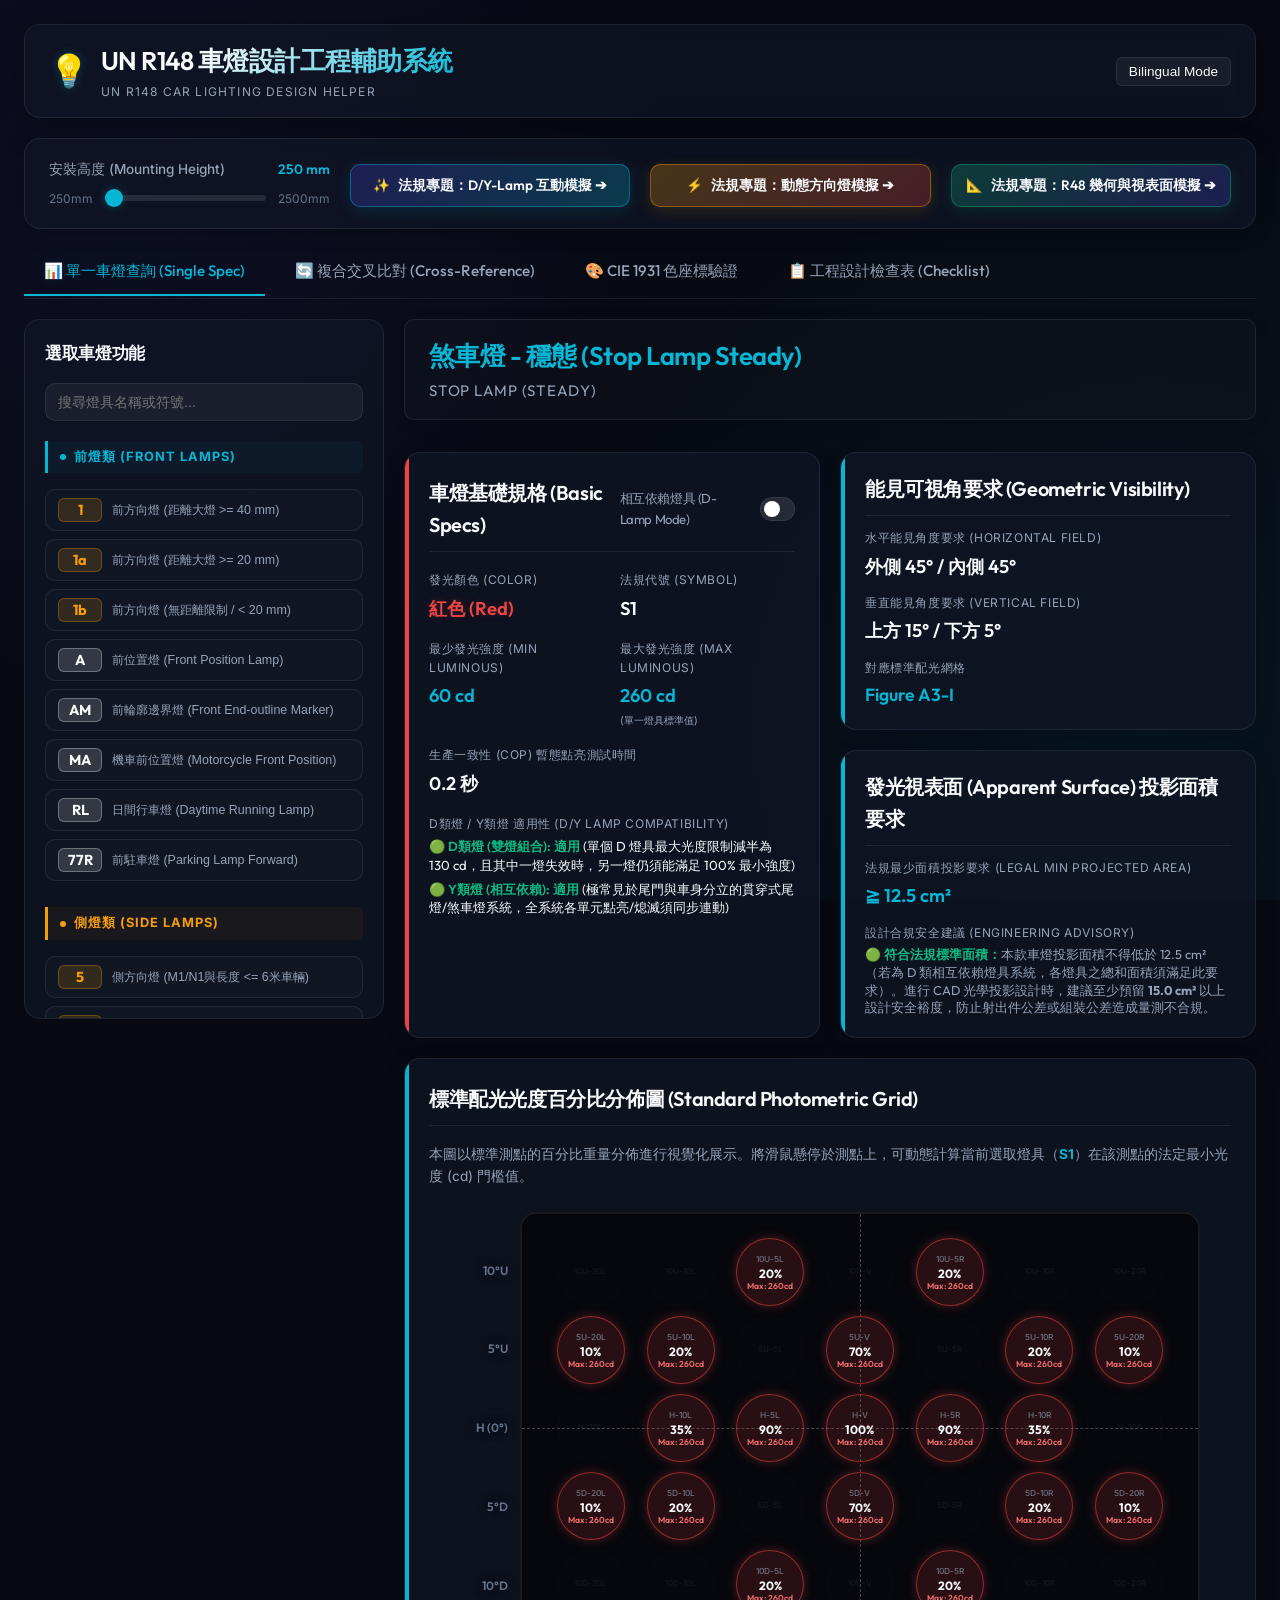
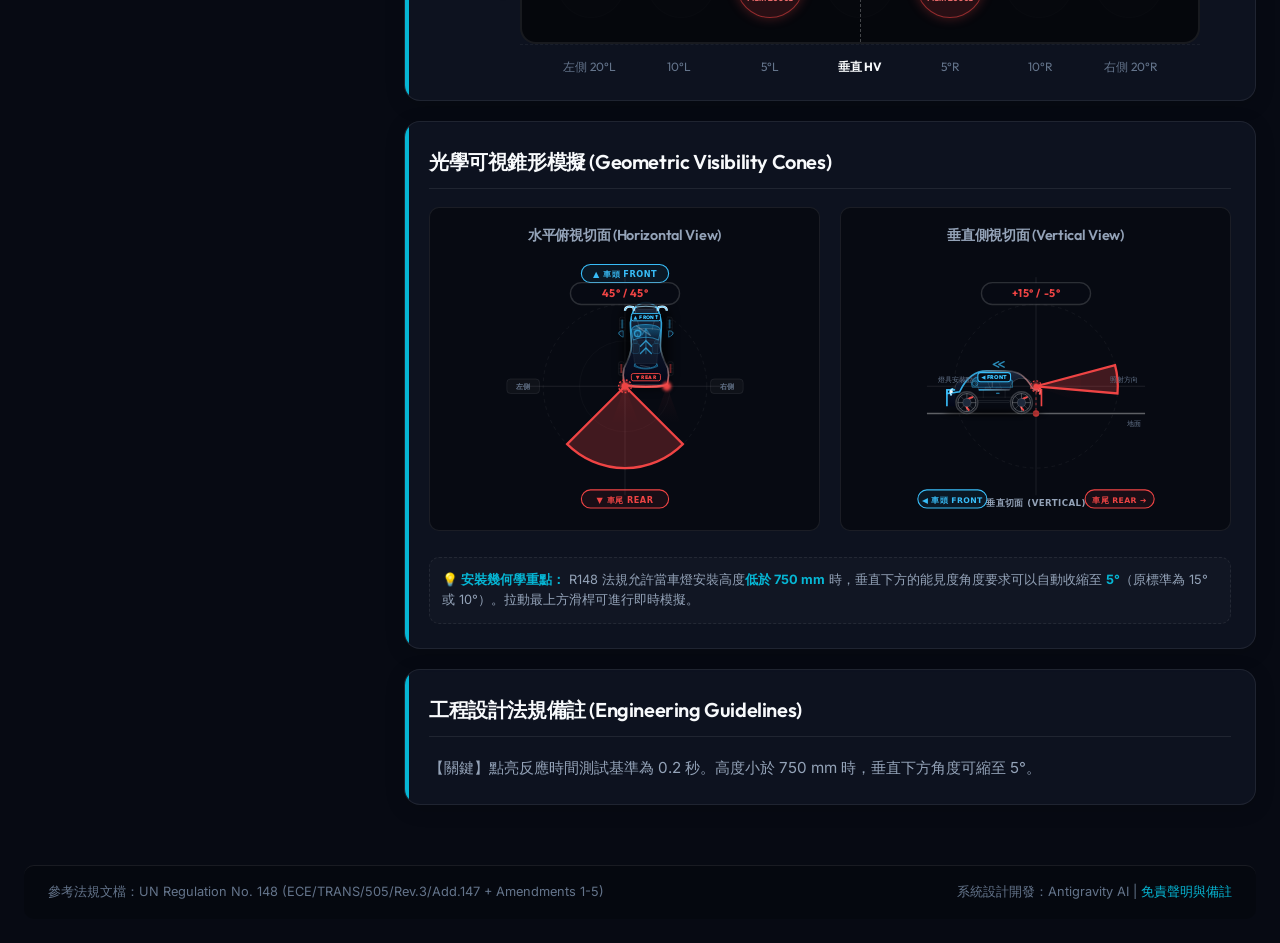
==== commit aa4c67c6: "feat: optimize SM1/SM2 photometric grids and fix Cat 5/6 side direction indicator horizontal visibil" ====
--- a/index.html
+++ b/index.html
@@ -53,6 +53,14 @@
                 <div class="toggle-wrapper" style="padding-top: 4px; width: 100%;">
                     <a href="dynamic-indicator.html" id="btnGoToDynamicIndicator" style="display: inline-flex; width: 100%; justify-content: center; align-items: center; gap: 8px; background: linear-gradient(135deg, rgba(245, 158, 11, 0.25) 0%, rgba(239, 68, 68, 0.25) 100%); border: 1px solid rgba(245, 158, 11, 0.4); color: var(--text-primary); text-decoration: none; padding: 10px 14px; border-radius: var(--border-radius-md); font-size: 0.85rem; font-weight: 600; font-family: 'Outfit', sans-serif; transition: var(--transition-smooth); box-shadow: 0 4px 15px rgba(245, 158, 11, 0.15); text-align: center;" onmouseover="this.style.transform='translateY(-2px)'; this.style.borderColor='#f59e0b'; this.style.boxShadow='0 6px 20px rgba(245, 158, 11, 0.3)';" onmouseout="this.style.transform='none'; this.style.borderColor='rgba(245, 158, 11, 0.4)'; this.style.boxShadow='0 4px 15px rgba(245, 158, 11, 0.15)';">
                         <span>⚡</span> 法規專題：動態方向燈模擬 ➔
+                    </a>
+                </div>
+            </div>
+
+            <div class="control-item" style="justify-content: center;">
+                <div class="toggle-wrapper" style="padding-top: 4px; width: 100%;">
+                    <a href="r48-annex3.html" id="btnGoToR48Annex3" style="display: inline-flex; width: 100%; justify-content: center; align-items: center; gap: 8px; background: linear-gradient(135deg, rgba(16, 185, 129, 0.25) 0%, rgba(79, 70, 229, 0.25) 100%); border: 1px solid rgba(16, 185, 129, 0.4); color: var(--text-primary); text-decoration: none; padding: 10px 14px; border-radius: var(--border-radius-md); font-size: 0.85rem; font-weight: 600; font-family: 'Outfit', sans-serif; transition: var(--transition-smooth); box-shadow: 0 4px 15px rgba(16, 185, 129, 0.15); text-align: center;" onmouseover="this.style.transform='translateY(-2px)'; this.style.borderColor='#10b981'; this.style.boxShadow='0 6px 20px rgba(16, 185, 129, 0.3)';" onmouseout="this.style.transform='none'; this.style.borderColor='rgba(16, 185, 129, 0.4)'; this.style.boxShadow='0 4px 15px rgba(16, 185, 129, 0.15)';">
+                        <span>📐</span> 法規專題：R48 幾何與視表面模擬 ➔
                     </a>
                 </div>
             </div>
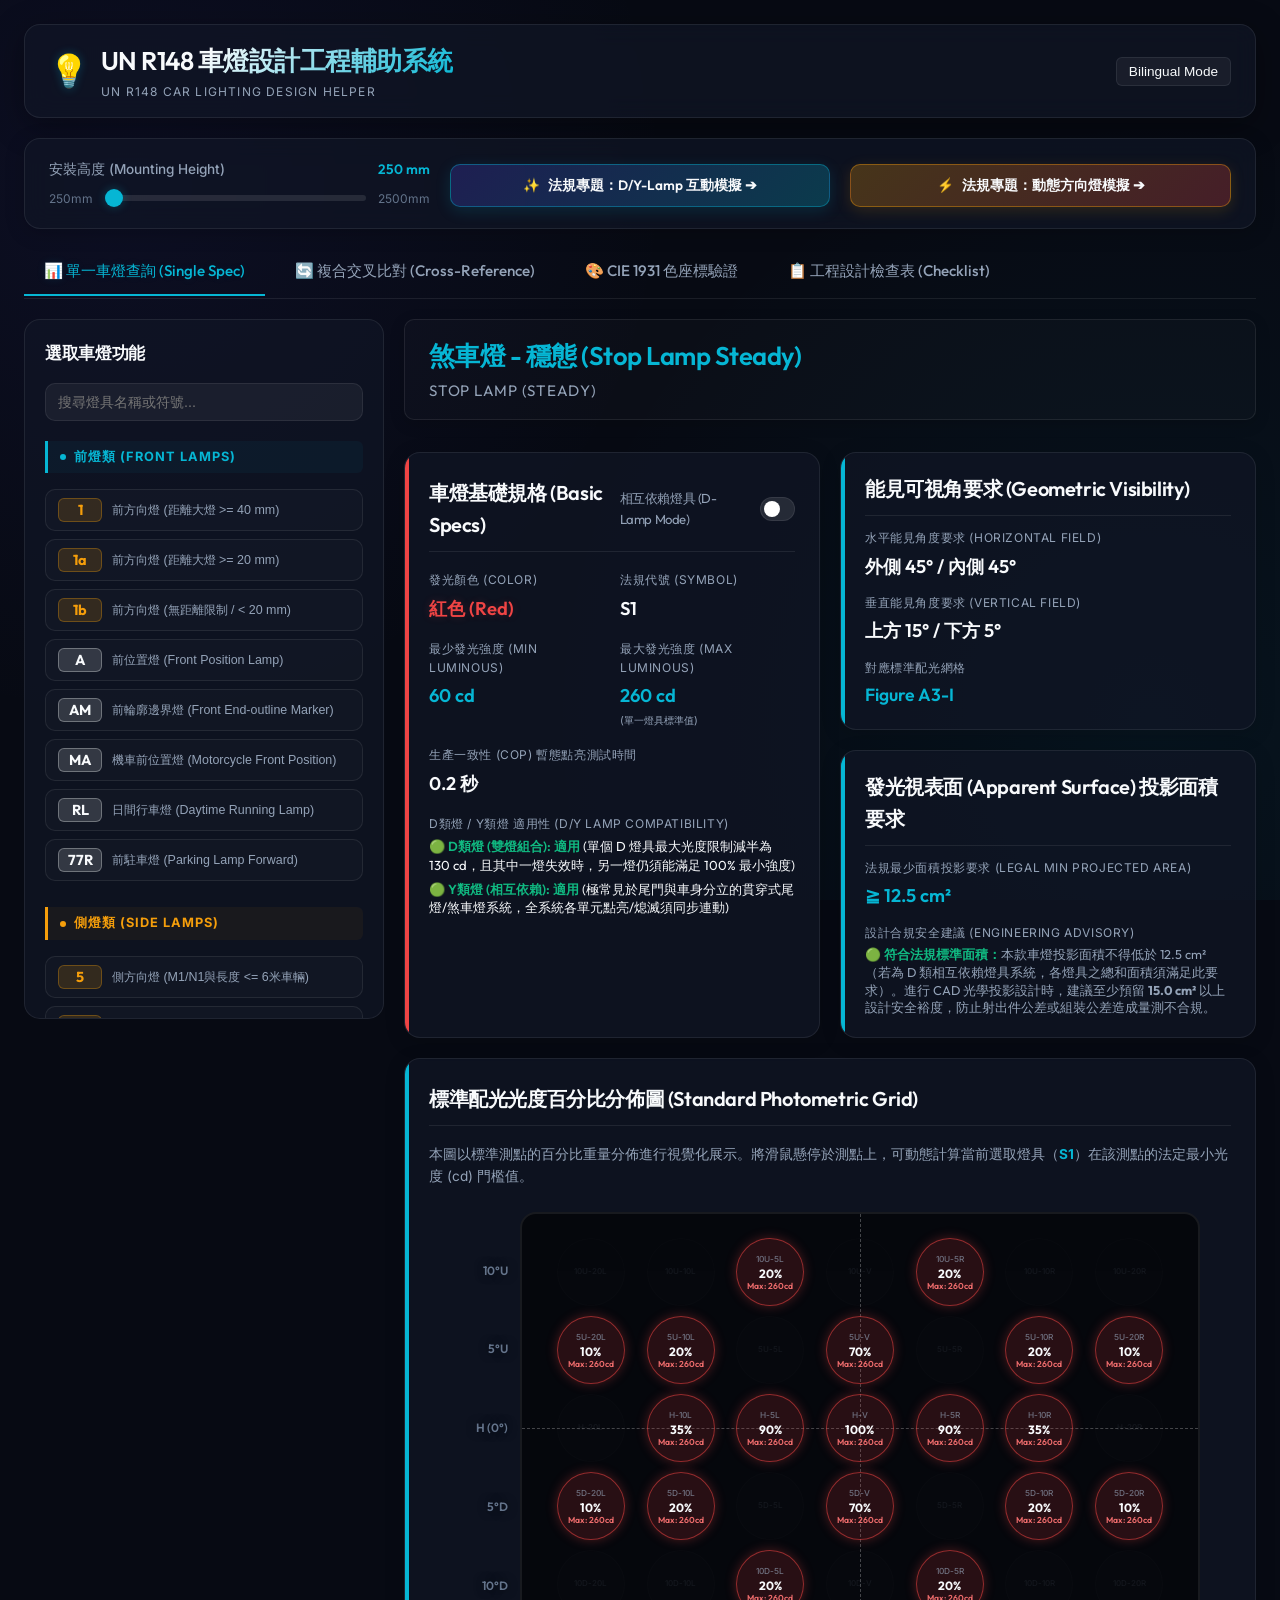
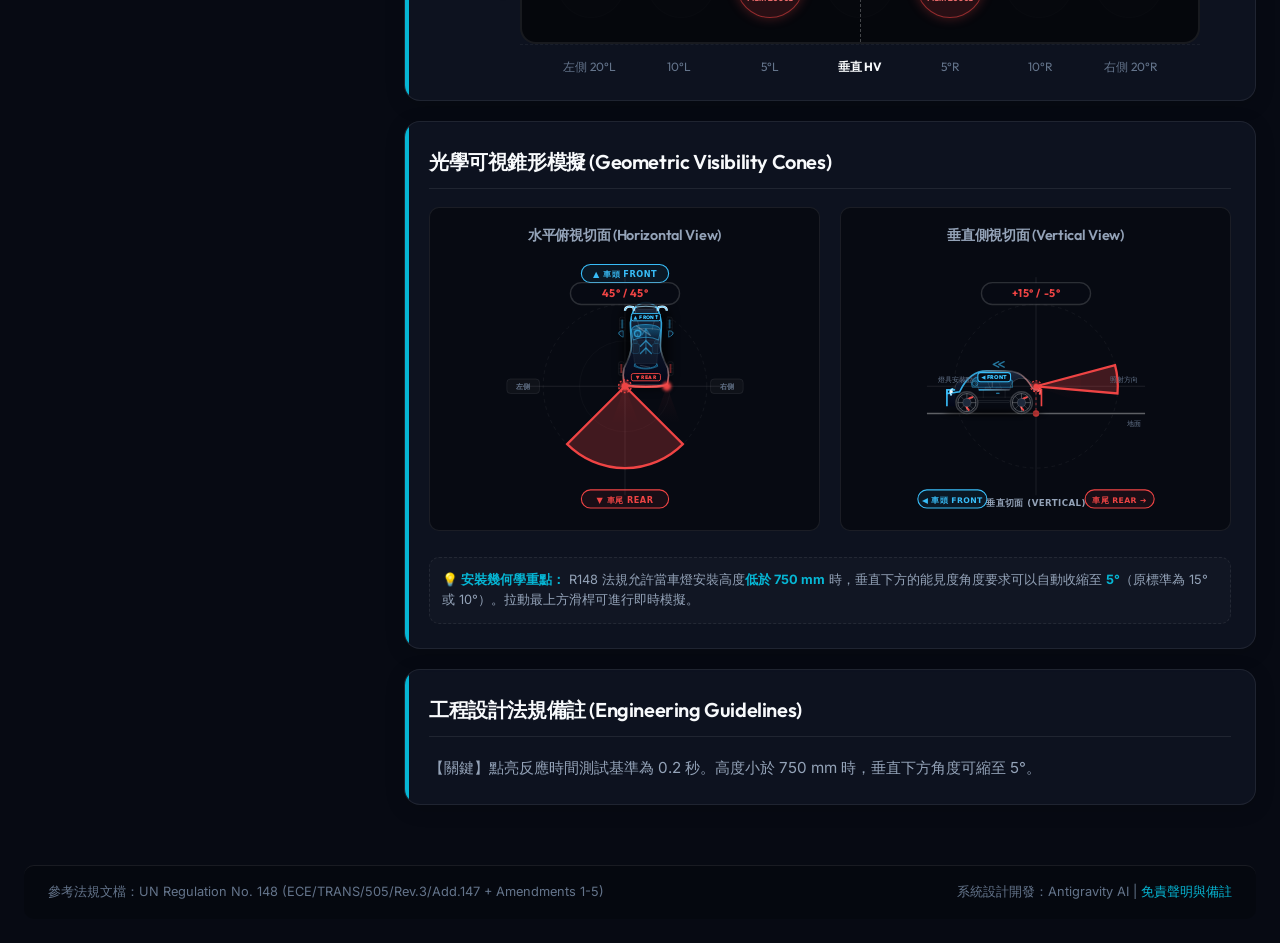
==== commit b201b452: "chore: remove R48 Annex 3 special topic link from homepage" ====
--- a/index.html
+++ b/index.html
@@ -57,13 +57,7 @@
                 </div>
             </div>
 
-            <div class="control-item" style="justify-content: center;">
-                <div class="toggle-wrapper" style="padding-top: 4px; width: 100%;">
-                    <a href="r48-annex3.html" id="btnGoToR48Annex3" style="display: inline-flex; width: 100%; justify-content: center; align-items: center; gap: 8px; background: linear-gradient(135deg, rgba(16, 185, 129, 0.25) 0%, rgba(79, 70, 229, 0.25) 100%); border: 1px solid rgba(16, 185, 129, 0.4); color: var(--text-primary); text-decoration: none; padding: 10px 14px; border-radius: var(--border-radius-md); font-size: 0.85rem; font-weight: 600; font-family: 'Outfit', sans-serif; transition: var(--transition-smooth); box-shadow: 0 4px 15px rgba(16, 185, 129, 0.15); text-align: center;" onmouseover="this.style.transform='translateY(-2px)'; this.style.borderColor='#10b981'; this.style.boxShadow='0 6px 20px rgba(16, 185, 129, 0.3)';" onmouseout="this.style.transform='none'; this.style.borderColor='rgba(16, 185, 129, 0.4)'; this.style.boxShadow='0 4px 15px rgba(16, 185, 129, 0.15)';">
-                        <span>📐</span> 法規專題：R48 幾何與視表面模擬 ➔
-                    </a>
-                </div>
-            </div>
+
         </section>
 
         <!-- Tabs Navigation -->
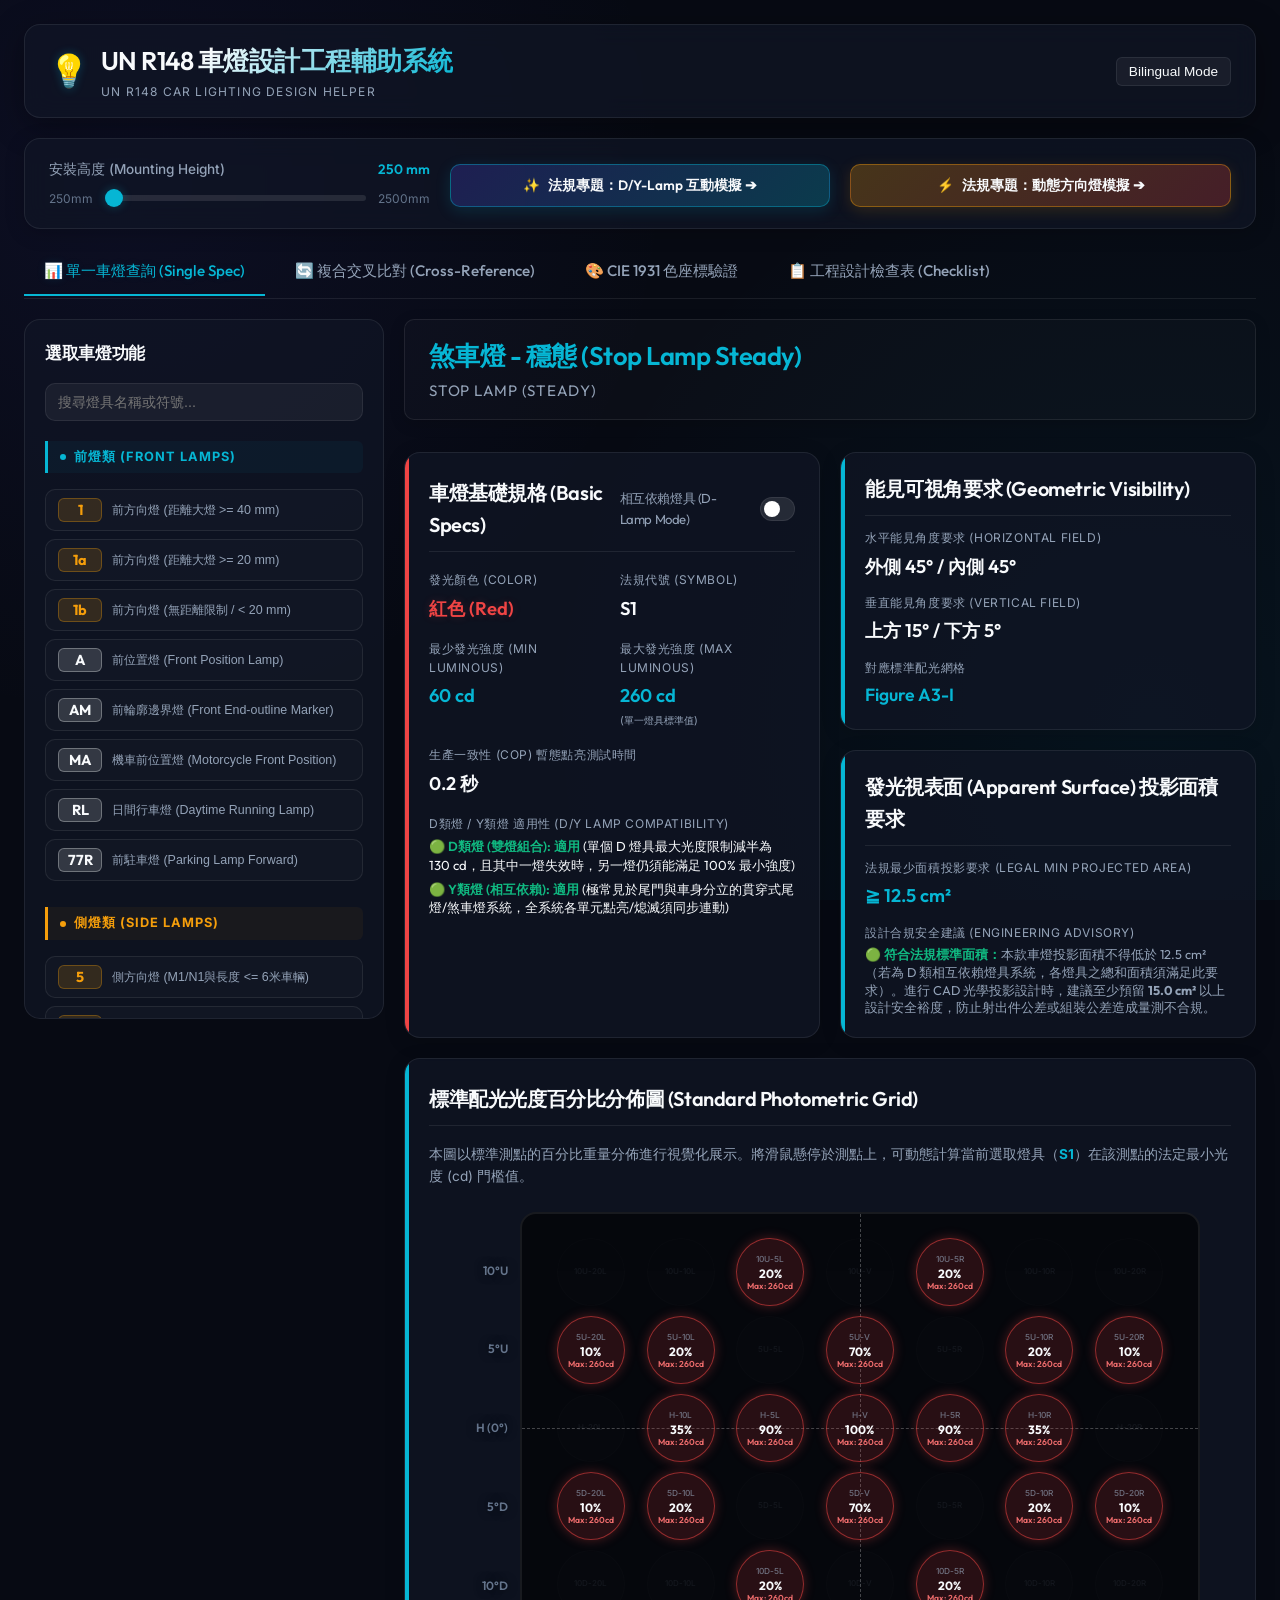
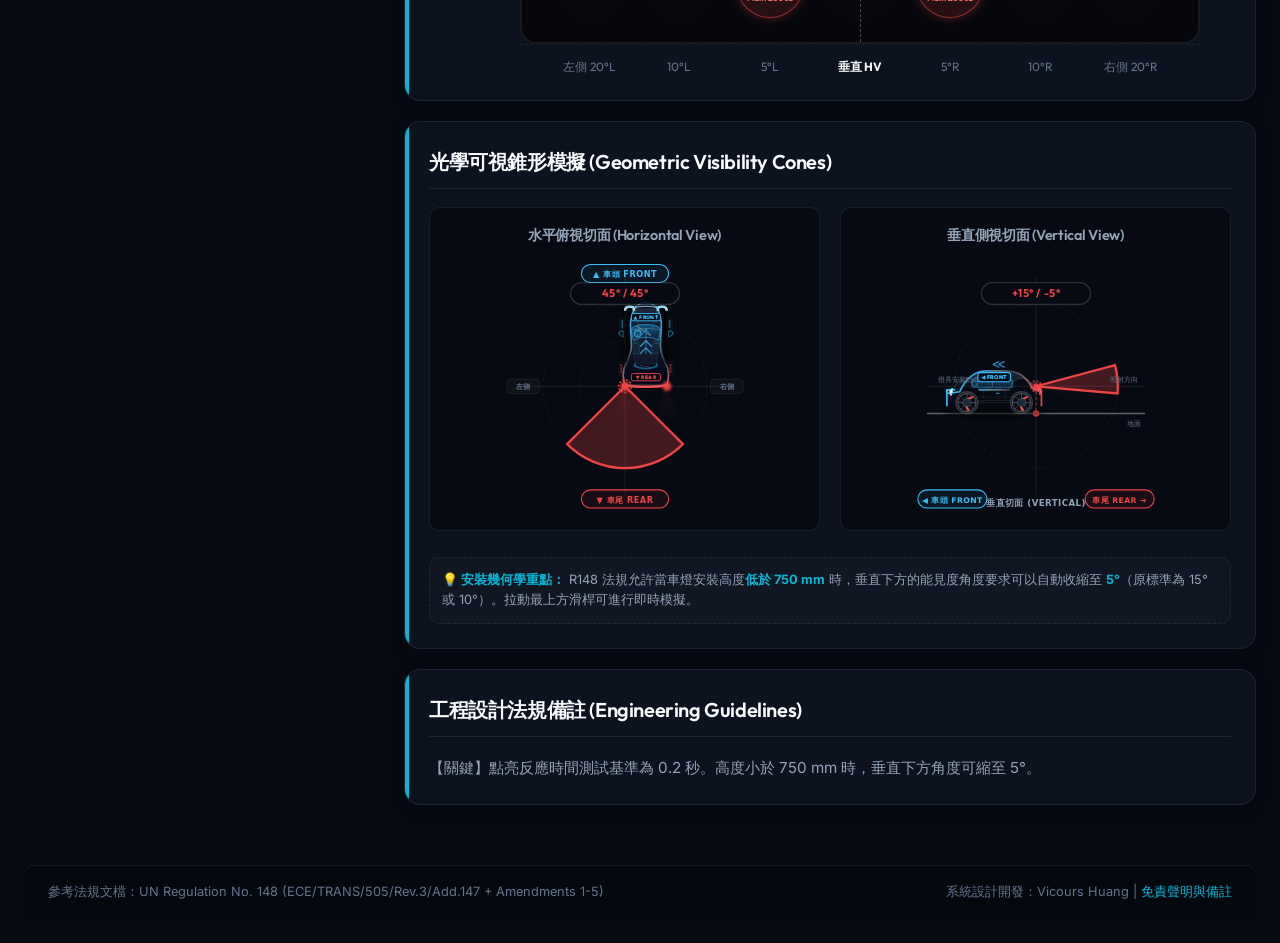
==== commit 4214853a: "docs: update footer system designer credit to Vicours Huang" ====
--- a/index.html
+++ b/index.html
@@ -415,7 +415,7 @@
         <!-- Footer -->
         <footer>
             <span>參考法規文檔：UN Regulation No. 148 (ECE/TRANS/505/Rev.3/Add.147 + Amendments 1-5)</span>
-            <span>系統設計開發：Antigravity AI | <a href="#" onclick="alert('本系統彙整法規至 Amend 5 最新實務數值，僅供工程設計參考。')">免責聲明與備註</a></span>
+            <span>系統設計開發：Vicours Huang | <a href="#" onclick="alert('本系統彙整法規至 Amend 5 最新實務數值，僅供工程設計參考。')">免責聲明與備註</a></span>
         </footer>
 
     </div>
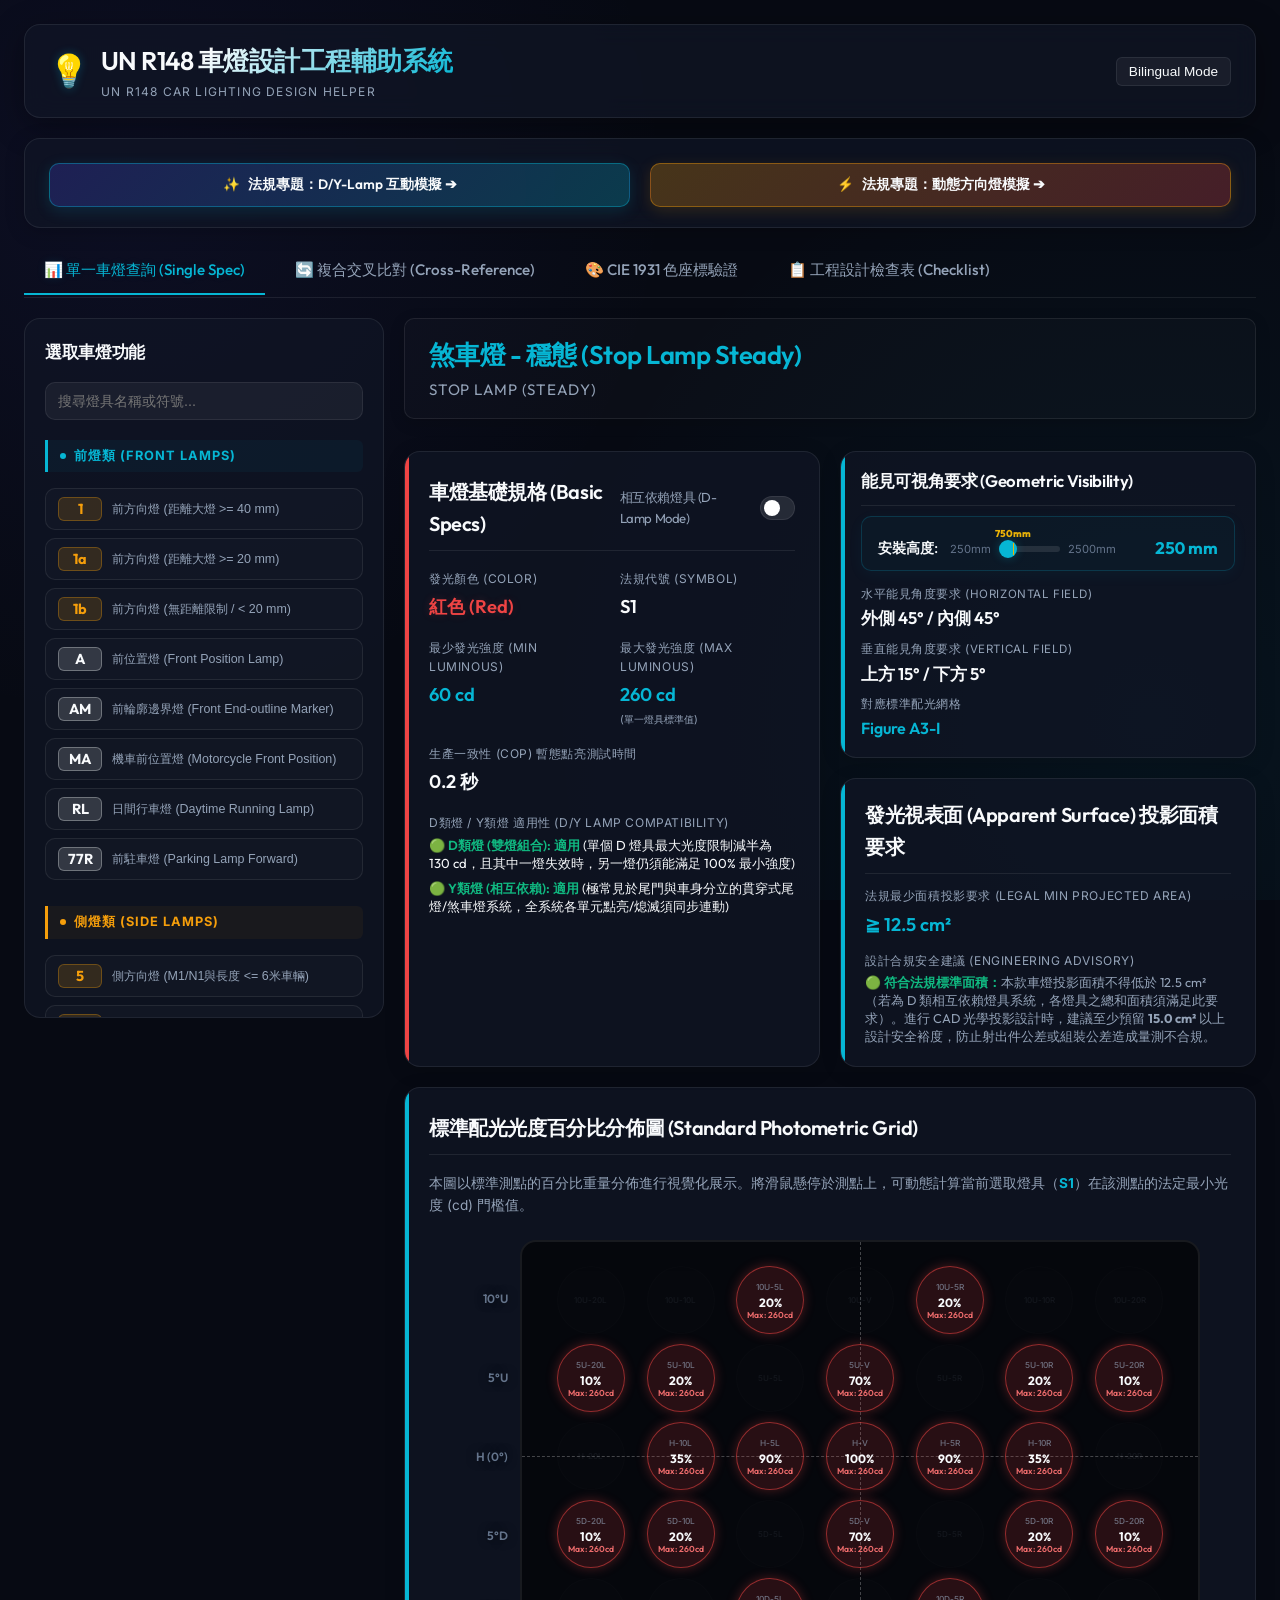
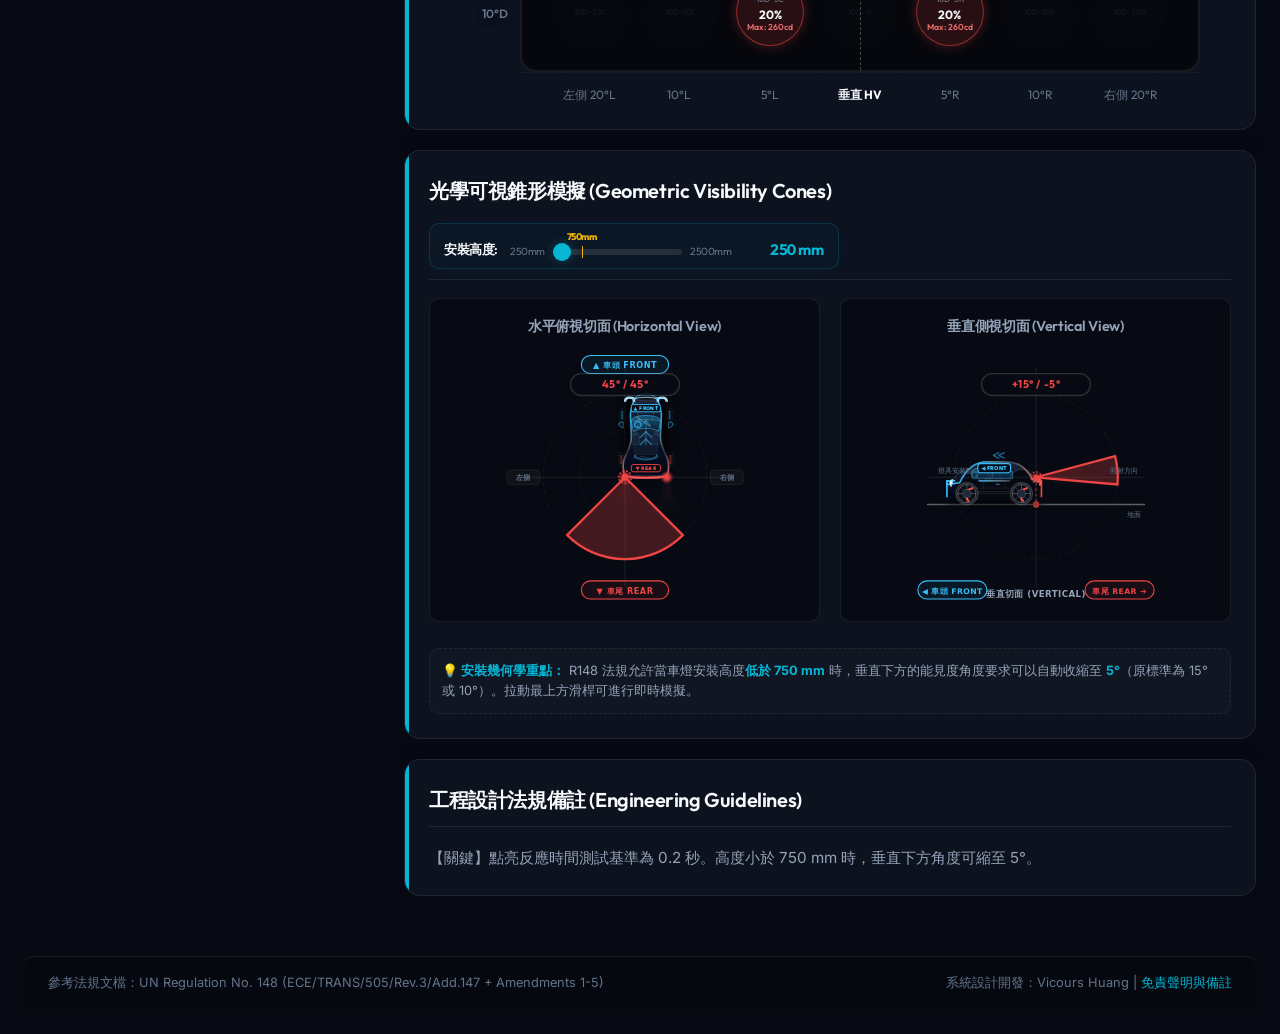
==== commit c78441be: "feat: implement synced mounting height controls with 750mm threshold line" ====
--- a/index.html
+++ b/index.html
@@ -25,17 +25,6 @@
 
         <!-- Global Parameter Control Panel -->
         <section class="global-control-panel">
-            <div class="control-item">
-                <label>
-                    <span>安裝高度 (Mounting Height)</span>
-                    <span id="heightValue" class="val-display">250 mm</span>
-                </label>
-                <div class="slider-container">
-                    <span style="font-size:0.75rem; color:var(--text-muted);">250mm</span>
-                    <input type="range" id="heightSlider" min="250" max="2500" value="250" step="50">
-                    <span style="font-size:0.75rem; color:var(--text-muted);">2500mm</span>
-                </div>
-            </div>
             
 
 
@@ -140,20 +129,41 @@
                             </div>
                             
                             <div style="display:flex; flex-direction:column; gap:20px;">
-                                <div class="spec-card card-accent" id="visibilitySpecCard" style="padding: 20px 24px;">
-                                    <h3 style="margin-bottom: 12px;">能見可視角要求 (Geometric Visibility)</h3>
-                                    <div class="detail-data-grid" style="gap: 12px;">
+                                <div class="spec-card card-accent" id="visibilitySpecCard" style="padding: 16px 20px;">
+                                    <h3 style="font-size: 1.05rem; color: var(--text-primary); margin-bottom: 10px; font-weight: 600;">
+                                        能見可視角要求 (Geometric Visibility)
+                                    </h3>
+                                    <!-- Full width height control strip -->
+                                    <div class="sync-height-control" style="display: flex; align-items: center; gap: 12px; font-size: 0.85rem; font-weight: normal; color: var(--text-secondary); background: rgba(6, 182, 212, 0.03); border: 1px solid rgba(6, 182, 212, 0.2); padding: 12px 16px 8px 16px; border-radius: var(--border-radius-md); box-shadow: 0 4px 15px rgba(6, 182, 212, 0.05); margin-bottom: 14px; width: 100%;">
+                                        <span style="font-weight: 600; color: var(--text-primary); white-space: nowrap; flex-shrink: 0; padding-top: 6px;">安裝高度:</span>
+                                        <div class="slider-container" style="display: flex; align-items: center; gap: 8px; flex: 1; position: relative;">
+                                            <span style="font-size:0.7rem; color:var(--text-muted); white-space: nowrap; flex-shrink: 0; padding-top: 10px;">250mm</span>
+                                            
+                                            <!-- Slider Track Wrapper for Tick -->
+                                            <div style="position: relative; flex: 1; display: flex; align-items: center; padding: 14px 0 6px 0;">
+                                                <input type="range" class="heightSliderSync" min="250" max="2500" value="250" step="50" style="width: 100%; accent-color: var(--secondary); background: rgba(255,255,255,0.1); border-radius: 4px; height: 6px; cursor: pointer; margin: 0;">
+                                                <!-- Yellow 750mm Tick Line -->
+                                                <div style="position: absolute; left: 22.22%; height: 12px; width: 1.5px; background: #eab308; pointer-events: none; z-index: 1;"></div>
+                                                <!-- Yellow "750mm" Text Label -->
+                                                <span style="position: absolute; left: 22.22%; transform: translateX(-50%); top: -6px; font-size: 0.62rem; color: #eab308; font-weight: 800; pointer-events: none; white-space: nowrap; font-family: 'Outfit';">750mm</span>
+                                            </div>
+                                            
+                                            <span style="font-size:0.7rem; color:var(--text-muted); white-space: nowrap; flex-shrink: 0; padding-top: 10px;">2500mm</span>
+                                        </div>
+                                        <span class="heightValueSync" style="font-size: 1.05rem; width: 90px; flex-shrink: 0; padding-top: 6px;">250 mm</span>
+                                    </div>
+                                    <div class="detail-data-grid" style="gap: 8px;">
                                         <div class="data-cell" style="grid-column: span 2;">
-                                            <span class="lbl">水平能見角度要求 (Horizontal Field)</span>
-                                            <span id="valHorizAngle" class="val" style="font-size: 1.15rem;">載入中...</span>
+                                            <span class="lbl" style="font-size: 0.72rem; margin-bottom: 2px;">水平能見角度要求 (Horizontal Field)</span>
+                                            <span id="valHorizAngle" class="val" style="font-size: 1.05rem;">載入中...</span>
                                         </div>
                                         <div class="data-cell" style="grid-column: span 2;">
-                                            <span class="lbl">垂直能見角度要求 (Vertical Field)</span>
-                                            <span id="valVertAngle" class="val" style="font-size: 1.15rem;">載入中...</span>
+                                            <span class="lbl" style="font-size: 0.72rem; margin-bottom: 2px;">垂直能見角度要求 (Vertical Field)</span>
+                                            <span id="valVertAngle" class="val" style="font-size: 1.05rem;">載入中...</span>
                                         </div>
                                         <div class="data-cell" style="grid-column: span 2;">
-                                            <span class="lbl">對應標準配光網格</span>
-                                            <span id="valPhotGrid" class="val" style="color: var(--secondary); font-size: 1.1rem;">載入中...</span>
+                                            <span class="lbl" style="font-size: 0.72rem; margin-bottom: 2px;">對應標準配光網格</span>
+                                            <span id="valPhotGrid" class="val" style="color: var(--secondary); font-size: 1.0rem;">載入中...</span>
                                         </div>
                                     </div>
                                 </div>
@@ -208,7 +218,27 @@
 
                         <!-- Row 2: SVG Visualization Cones -->
                         <div class="spec-card card-accent">
-                            <h3>光學可視錐形模擬 (Geometric Visibility Cones)</h3>
+                            <h3 style="display: flex; justify-content: space-between; align-items: center; width: 100%; flex-wrap: wrap; gap: 16px;">
+                                <span>光學可視錐形模擬 (Geometric Visibility Cones)</span>
+                                <div class="sync-height-control" style="display: inline-flex; align-items: center; gap: 12px; font-size: 0.82rem; font-weight: normal; color: var(--text-secondary); background: rgba(6, 182, 212, 0.03); border: 1px solid rgba(6, 182, 212, 0.2); padding: 8px 14px 6px 14px; border-radius: var(--border-radius-md); box-shadow: 0 4px 15px rgba(6, 182, 212, 0.05); min-width: 320px; justify-content: flex-end;">
+                                    <span style="font-weight: 600; color: var(--text-primary); flex-shrink: 0; padding-top: 6px;">安裝高度:</span>
+                                    <div class="slider-container" style="display: flex; align-items: center; gap: 8px; flex: 1; position: relative;">
+                                        <span style="font-size:0.65rem; color:var(--text-muted); white-space: nowrap; flex-shrink: 0; padding-top: 12px;">250mm</span>
+                                        
+                                        <!-- Slider Track Wrapper for Tick -->
+                                        <div style="position: relative; flex: 1; display: flex; align-items: center; padding: 14px 0 4px 0;">
+                                            <input type="range" class="heightSliderSync" min="250" max="2500" value="250" step="50" style="width: 100%; min-width: 120px; accent-color: var(--secondary); background: rgba(255,255,255,0.1); border-radius: 4px; height: 6px; cursor: pointer; margin: 0;">
+                                            <!-- Yellow 750mm Tick Line -->
+                                            <div style="position: absolute; left: 22.22%; height: 12px; width: 1.5px; background: #eab308; pointer-events: none; z-index: 1;"></div>
+                                            <!-- Yellow "750mm" Text Label -->
+                                            <span style="position: absolute; left: 22.22%; transform: translateX(-50%); top: -6px; font-size: 0.6rem; color: #eab308; font-weight: 800; pointer-events: none; white-space: nowrap; font-family: 'Outfit';">750mm</span>
+                                        </div>
+                                        
+                                        <span style="font-size:0.65rem; color:var(--text-muted); white-space: nowrap; flex-shrink: 0; padding-top: 12px;">2500mm</span>
+                                    </div>
+                                    <span class="heightValueSync" style="font-size: 0.95rem; width: 80px; flex-shrink: 0; padding-top: 6px;">250 mm</span>
+                                </div>
+                            </h3>
                             <div class="visibility-visualizer-container">
                                 <div class="cone-views-wrapper">
                                     <div class="cone-view-box">
@@ -266,6 +296,32 @@
                         <div class="category-block" id="category-block-other" style="display: none;">
                             <h4 class="category-title"><span class="category-icon">⚙️</span> 其他類 (Others)</h4>
                             <div class="checkbox-grid" id="crossRefCheckboxes-other"></div>
+                        </div>
+                    </div>
+                    
+                    <!-- Synced Height Horizontal Bar -->
+                    <div class="cross-ref-height-row" style="margin-top: 20px; background: rgba(6, 182, 212, 0.03); border: 1px solid rgba(6, 182, 212, 0.2); border-radius: var(--border-radius-md); padding: 16px 20px 12px 20px; display: flex; align-items: center; justify-content: space-between; flex-wrap: wrap; gap: 16px; box-shadow: 0 4px 15px rgba(6, 182, 212, 0.05);">
+                        <div style="display: flex; align-items: center; gap: 8px; flex-shrink: 0; padding-top: 6px;">
+                            <span style="font-size: 1.1rem;">📏</span>
+                            <span style="font-size: 0.9rem; font-weight: 600; color: var(--text-primary);">連動安裝高度 (Sync Height)</span>
+                        </div>
+                        <div style="display: flex; align-items: center; gap: 16px; flex: 1; min-width: 300px; justify-content: flex-end;">
+                            <span style="font-size: 0.8rem; color: var(--text-secondary); flex-shrink: 0; padding-top: 6px;">安裝高度:</span>
+                            <div class="slider-container" style="display: flex; align-items: center; gap: 10px; flex: 1; max-width: 450px; position: relative;">
+                                <span style="font-size: 0.75rem; color: var(--text-muted); flex-shrink: 0; padding-top: 12px;">250mm</span>
+                                
+                                <!-- Slider Track Wrapper for Tick -->
+                                <div style="position: relative; flex: 1; display: flex; align-items: center; padding: 14px 0 4px 0;">
+                                    <input type="range" class="heightSliderSync" min="250" max="2500" value="250" step="50" style="width: 100%; accent-color: var(--secondary); background: rgba(255,255,255,0.1); border-radius: 4px; height: 6px; cursor: pointer; margin: 0;">
+                                    <!-- Yellow 750mm Tick Line -->
+                                    <div style="position: absolute; left: 22.22%; height: 12px; width: 1.5px; background: #eab308; pointer-events: none; z-index: 1;"></div>
+                                    <!-- Yellow "750mm" Text Label -->
+                                    <span style="position: absolute; left: 22.22%; transform: translateX(-50%); top: -6px; font-size: 0.62rem; color: #eab308; font-weight: 800; pointer-events: none; white-space: nowrap; font-family: 'Outfit';">750mm</span>
+                                </div>
+                                
+                                <span style="font-size: 0.75rem; color: var(--text-muted); flex-shrink: 0; padding-top: 12px;">2500mm</span>
+                            </div>
+                            <span class="heightValueSync" style="font-size: 1.15rem; width: 90px; flex-shrink: 0; padding-top: 6px;">250 mm</span>
                         </div>
                     </div>
                 </div>
--- a/styles.css
+++ b/styles.css
@@ -189,7 +189,7 @@
     background: rgba(255, 255, 255, 0.1);
     border-radius: 3px;
     outline: none;
-    transition: var(--transition-smooth);
+    transition: background-color 0.2s ease;
 }
 
 input[type="range"]::-webkit-slider-thumb {
@@ -200,7 +200,7 @@
     border-radius: 50%;
     cursor: pointer;
     box-shadow: 0 0 10px var(--secondary-glow);
-    transition: var(--transition-smooth);
+    transition: transform 0.15s ease, background-color 0.15s ease;
 }
 input[type="range"]::-webkit-slider-thumb:hover {
     transform: scale(1.15);
@@ -506,6 +506,16 @@
 .data-cell .val.highlight-red { color: var(--color-red); text-shadow: 0 0 8px rgba(239, 68, 68, 0.2); }
 .data-cell .val.highlight-white { color: var(--color-white); text-shadow: 0 0 8px rgba(255, 255, 255, 0.2); }
 
+.heightValueSync {
+    font-family: 'Outfit', monospace;
+    font-variant-numeric: tabular-nums;
+    font-weight: 700;
+    color: var(--secondary) !important;
+    text-align: right;
+    flex-shrink: 0;
+    display: inline-block;
+}
+
 /* SVG Visibility Cone Visualizer */
 .visibility-visualizer-container {
     display: flex;
@@ -698,14 +708,12 @@
     grid-template-columns: repeat(auto-fill, minmax(130px, 1fr));
     gap: 10px;
 }
-
 .cross-ref-categories {
     display: flex;
     flex-direction: column;
     gap: 20px;
     margin-top: 10px;
 }
-
 .category-block {
     background: rgba(255, 255, 255, 0.01);
     border: 1px solid rgba(255, 255, 255, 0.04);
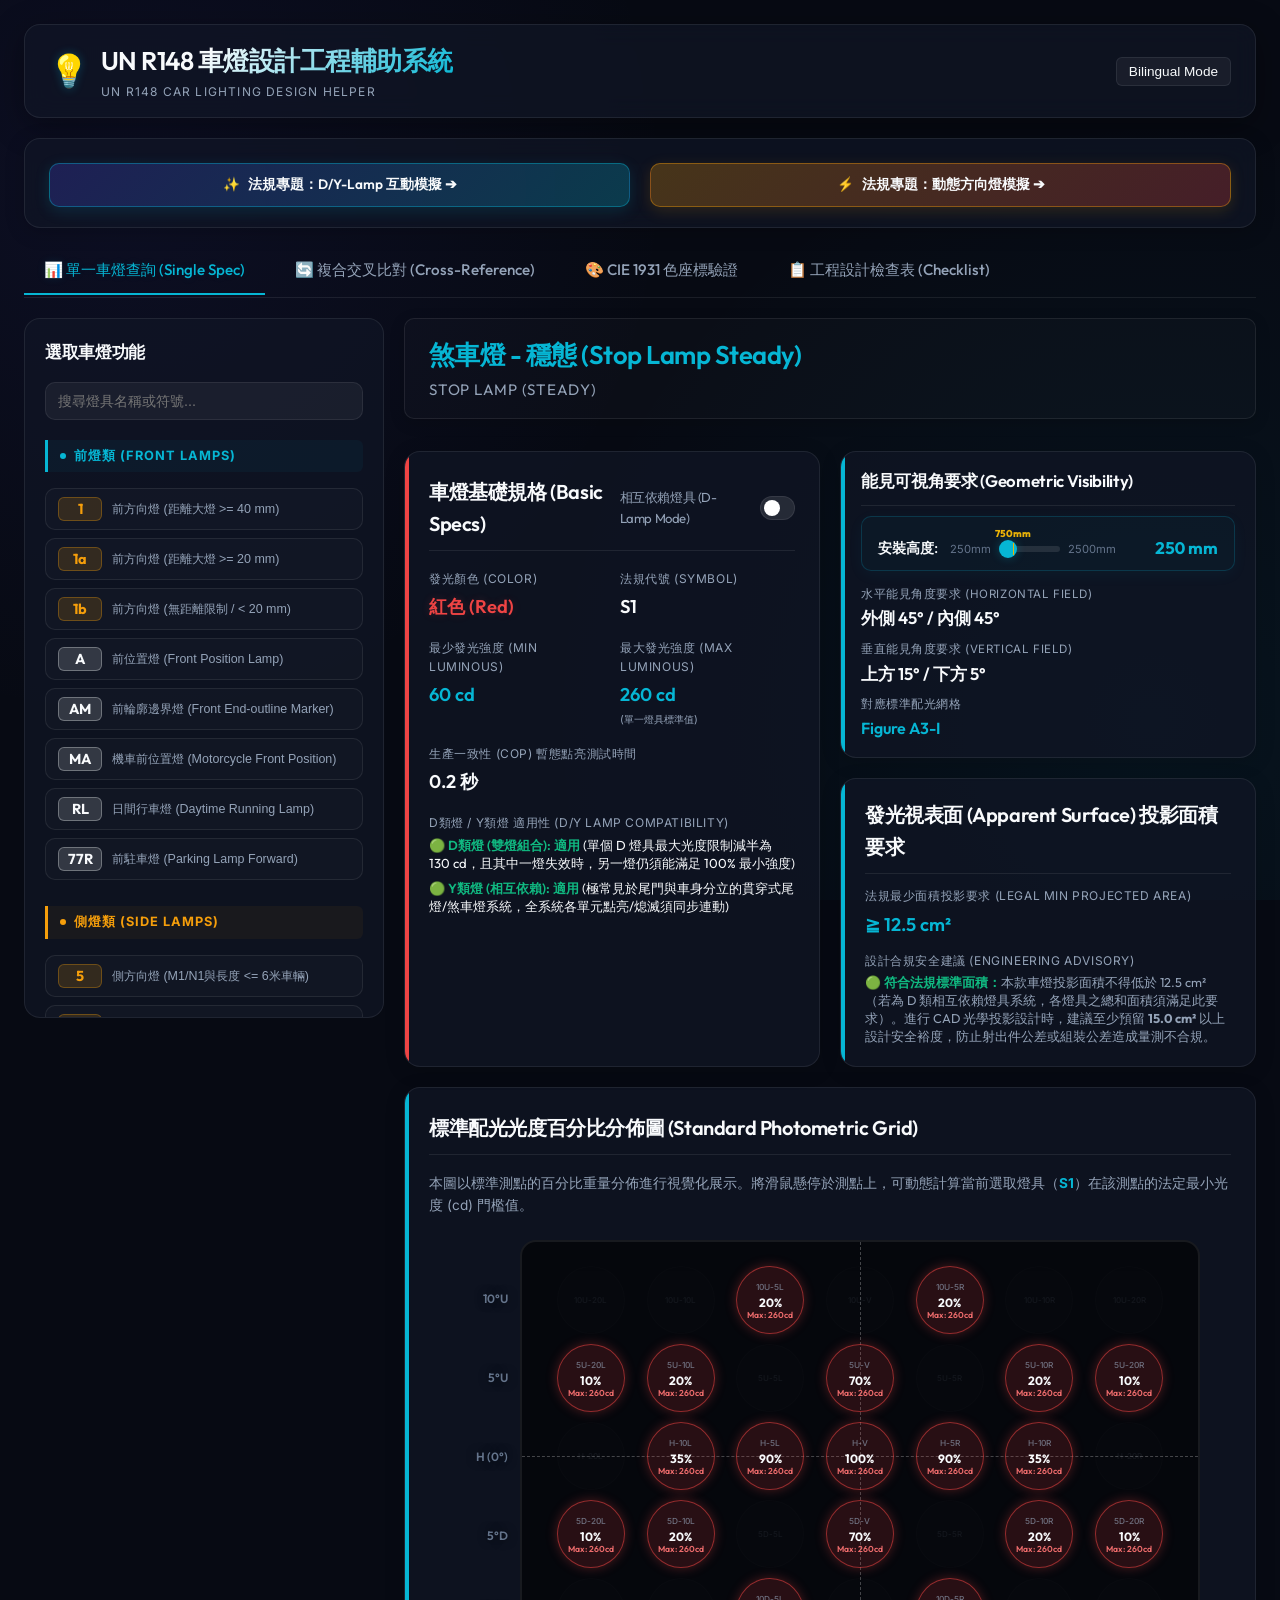
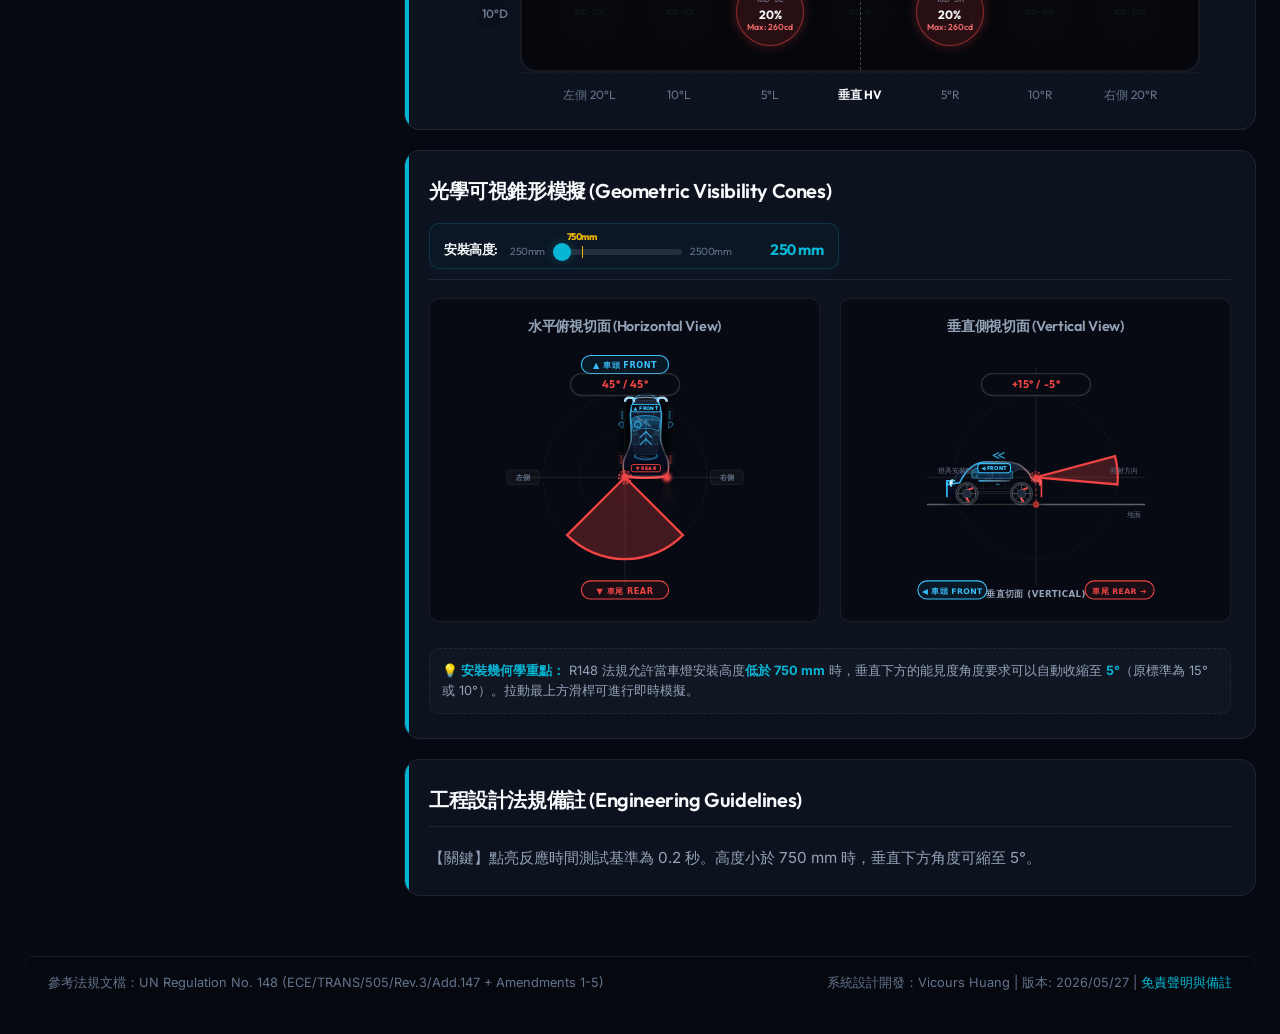
==== commit 2df0d78b: "docs: add version 2026/05/27 to footer system design credits" ====
--- a/index.html
+++ b/index.html
@@ -471,7 +471,7 @@
         <!-- Footer -->
         <footer>
             <span>參考法規文檔：UN Regulation No. 148 (ECE/TRANS/505/Rev.3/Add.147 + Amendments 1-5)</span>
-            <span>系統設計開發：Vicours Huang | <a href="#" onclick="alert('本系統彙整法規至 Amend 5 最新實務數值，僅供工程設計參考。')">免責聲明與備註</a></span>
+            <span>系統設計開發：Vicours Huang | 版本: 2026/05/27 | <a href="#" onclick="alert('本系統彙整法規至 Amend 5 最新實務數值，僅供工程設計參考。')">免責聲明與備註</a></span>
         </footer>
 
     </div>
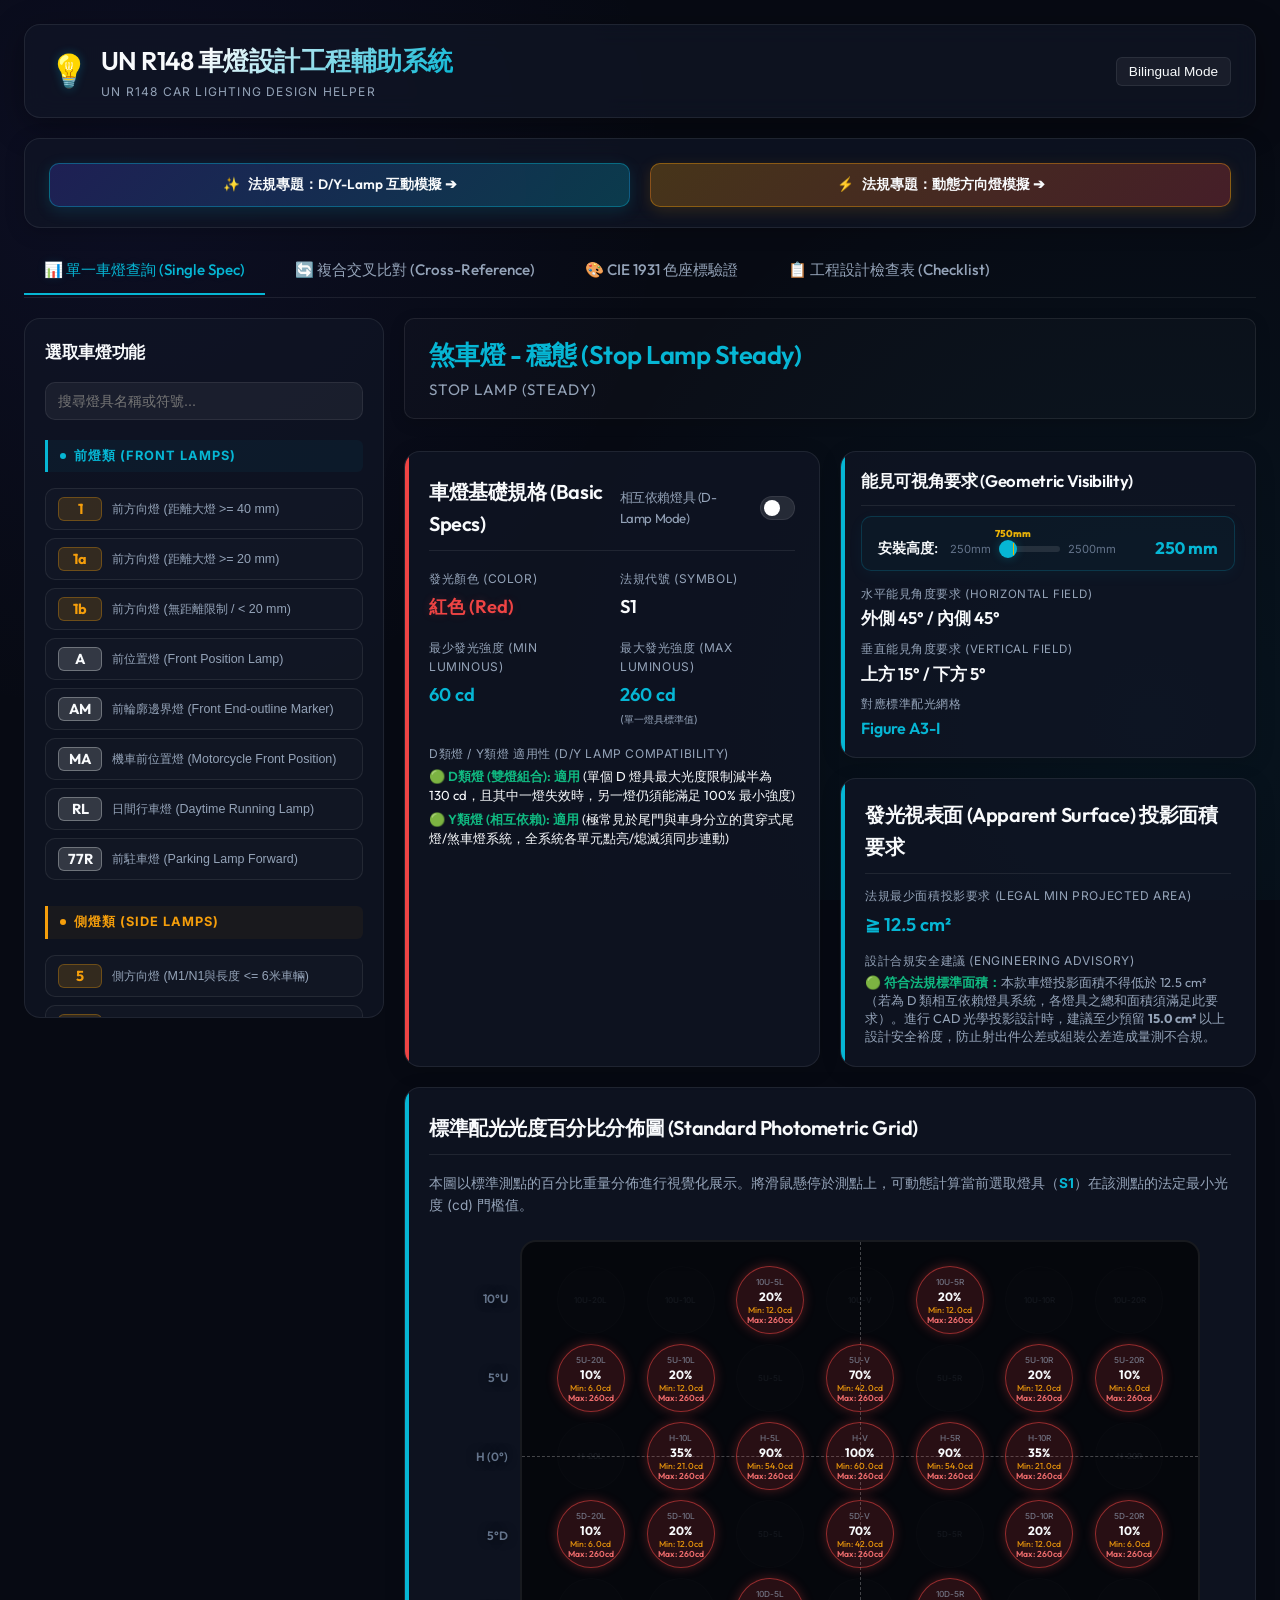
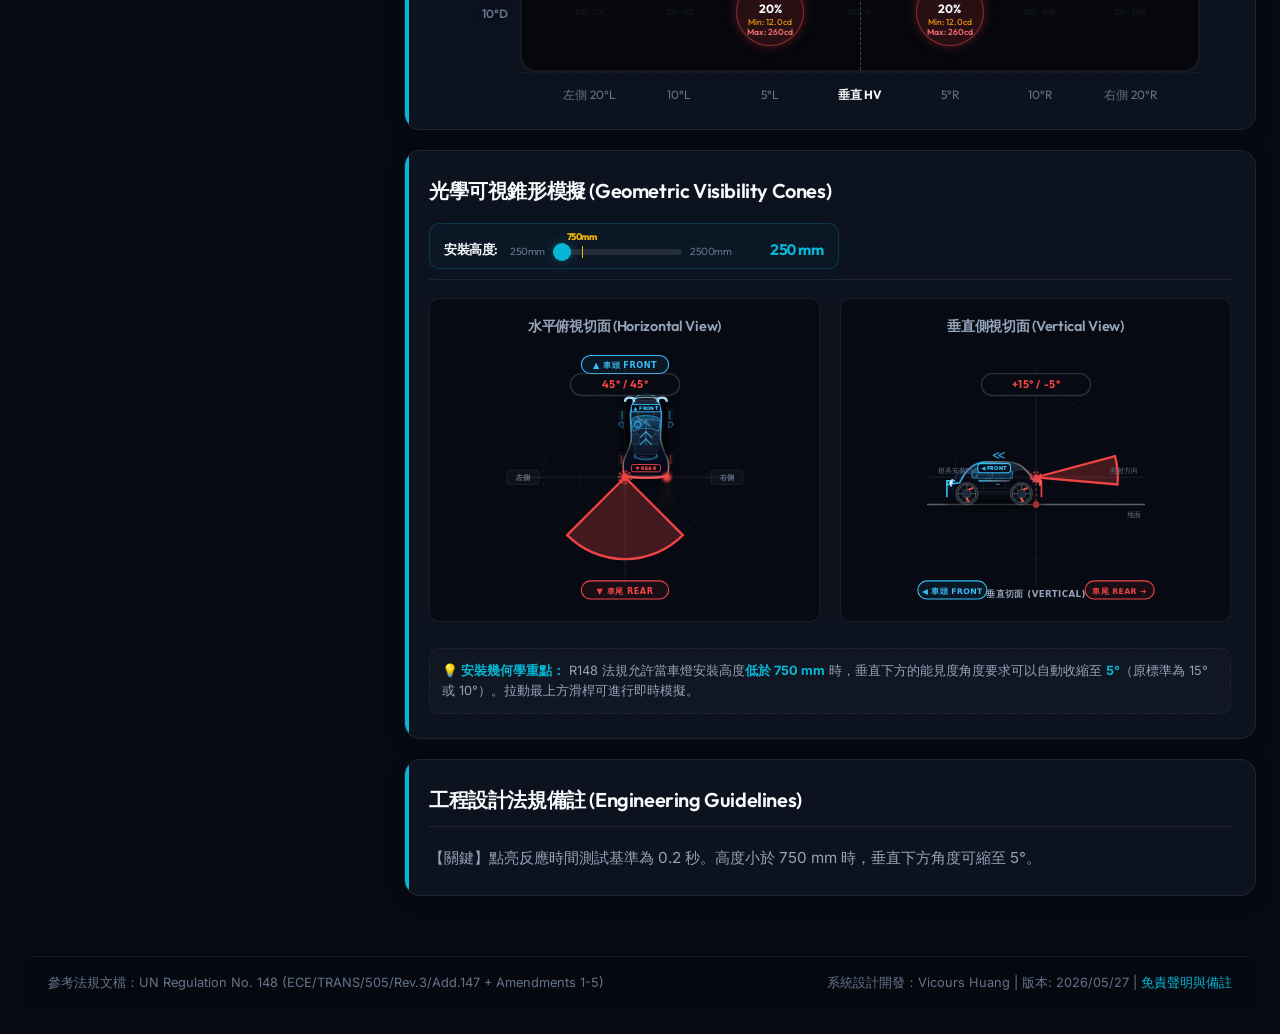
==== commit 4b992180: "feat(sm1/sm2): optimize SM1 and SM2 grid display styles, align with Cat 5 and adjust borders" ====
--- a/index.html
+++ b/index.html
@@ -117,10 +117,7 @@
                                             <div id="valMaxCdIndicator" style="font-size:0.65rem; color:var(--text-secondary); margin-top:2px;"></div>
                                         </div>
                                     </div>
-                                    <div class="data-cell" style="grid-column: span 2;">
-                                        <span class="lbl">生產一致性 (CoP) 暫態點亮測試時間</span>
-                                        <span id="valTestTime" class="val">0.2 秒</span>
-                                    </div>
+
                                     <div class="data-cell" style="grid-column: span 2;">
                                         <span class="lbl">D類燈 / Y類燈 適用性 (D/Y Lamp Compatibility)</span>
                                         <span id="valDYCompatibility" class="val" style="font-size: 0.95rem; line-height: 1.5;">載入中...</span>
@@ -423,20 +420,6 @@
                     <div class="checklist-item-card">
                         <span class="checklist-num">02</span>
                         <div class="checklist-body">
-                            <h4>生產一致性暫態量測時間 (Conformity of Production testing)</h4>
-                            <p>
-                                生產一致性 (CoP) 測試中，暫態光源點亮反應時間有嚴格的秒數規定，旨在維護行車中後車的防追撞警示安全。
-                            </p>
-                            <ul>
-                                <li><strong>0.2 秒 (Instant-On) 測量點燈具：</strong>煞車燈 (S1/S2/S3/S4/MS)、方向燈 (Cat 1/1a/1b/2a/2b/5/6/11/12) 與倒車燈 (AR)。在點亮 0.2 秒內必須達到法定光度最小值的至少 90%。</li>
-                                <li><strong>4.0 秒 (Thermal Stabilization) 測量點燈具：</strong>日行燈 (RL)、前/後位置燈 (A/R1/R2)、輪廓邊界燈 (AM/RM1/RM2) 以及後霧燈 (F1/F2)。可在點亮 4 秒後或熱平衡後進行最終光度測量。</li>
-                            </ul>
-                        </div>
-                    </div>
-                    
-                    <div class="checklist-item-card">
-                        <span class="checklist-num">03</span>
-                        <div class="checklist-body">
                             <h4>相互依賴系統與單一燈具標記設計限制</h4>
                             <p>
                                 車燈外殼標記（Marking）直接決定了法規審核時的光度判定上限：
@@ -449,7 +432,7 @@
                     </div>
                     
                     <div class="checklist-item-card">
-                        <span class="checklist-num">04</span>
+                        <span class="checklist-num">03</span>
                         <div class="checklist-body">
                             <h4>前方向燈與大燈之間距阻礙設計</h4>
                             <p>
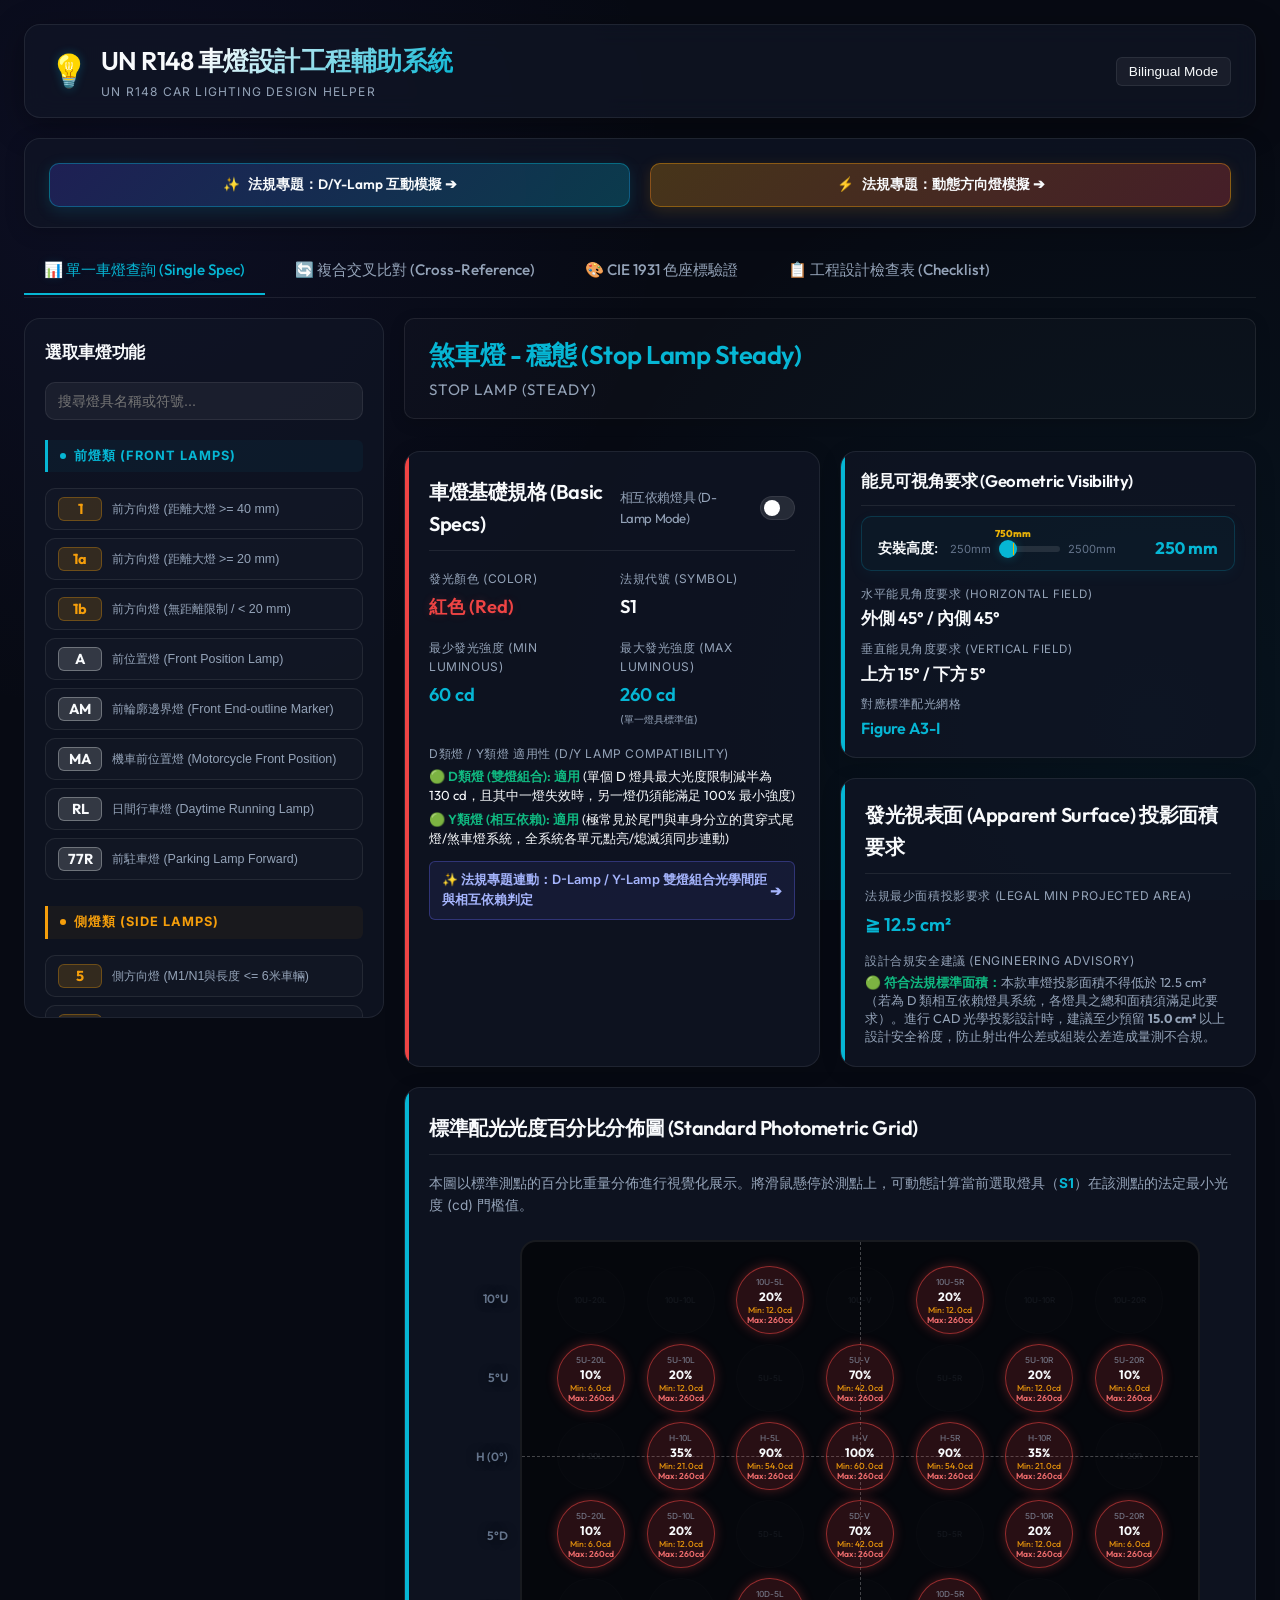
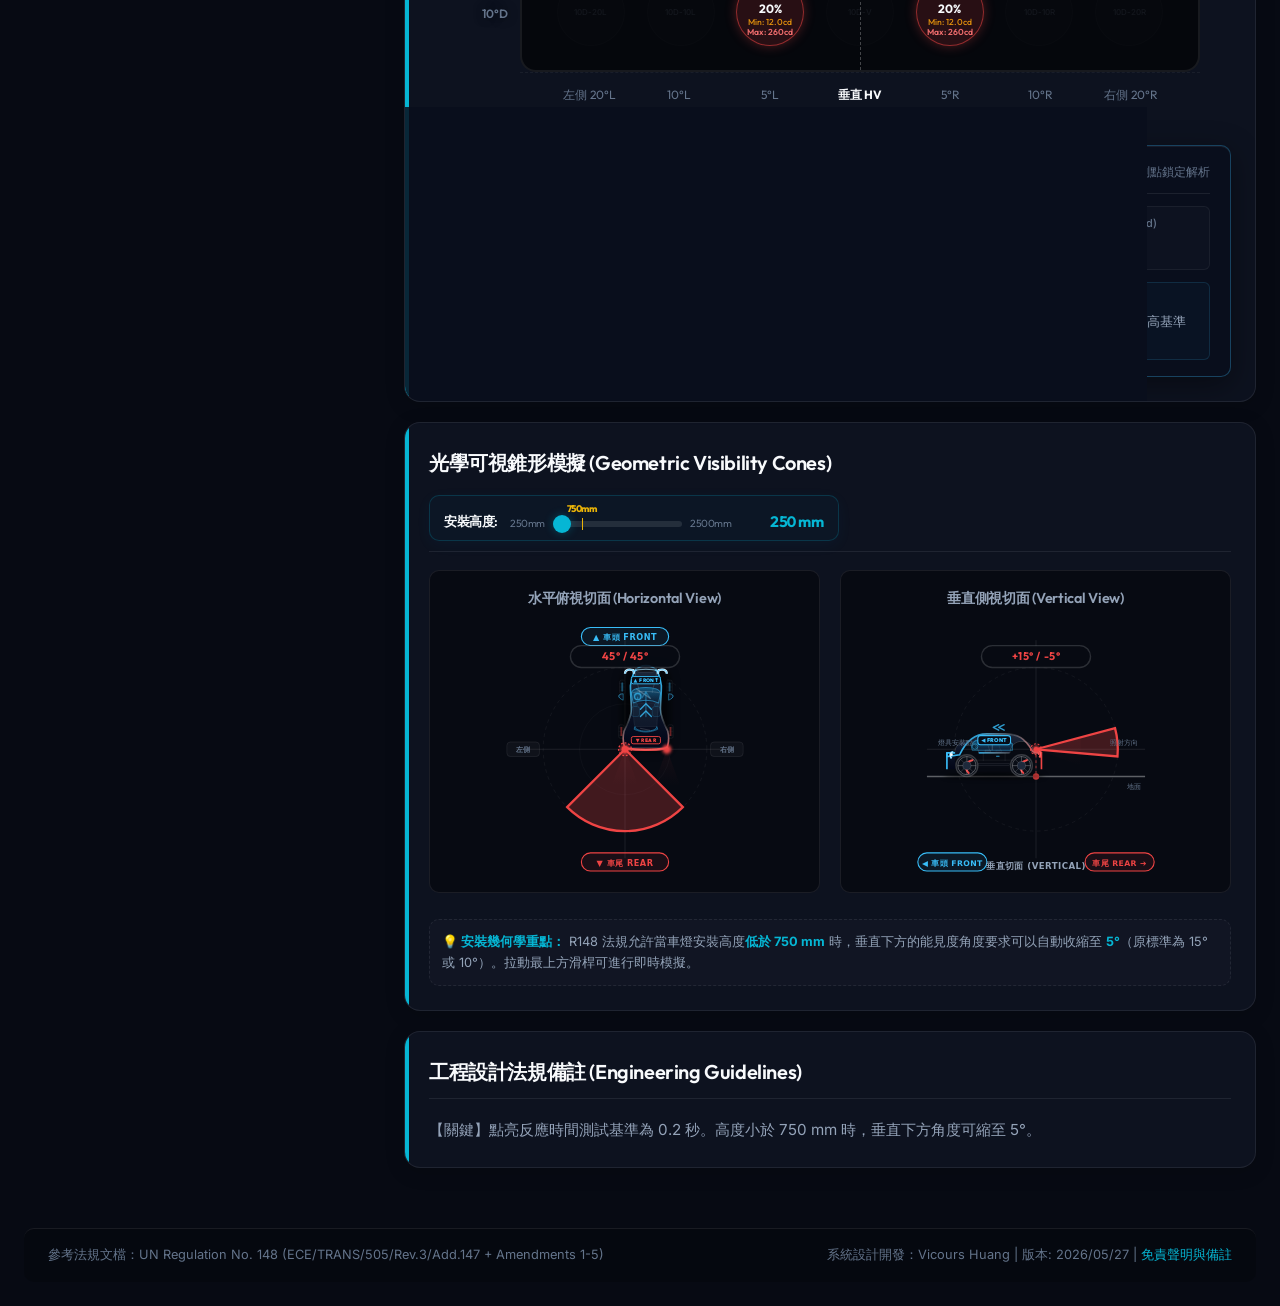
==== commit 7dfd70ea: "feat: add live photometric HUD inspector, field tolerance analysis, and dynamic lamp topic shortcuts" ====
--- a/index.html
+++ b/index.html
@@ -123,6 +123,9 @@
                                         <span id="valDYCompatibility" class="val" style="font-size: 0.95rem; line-height: 1.5;">載入中...</span>
                                     </div>
                                 </div>
+                                
+                                <!-- Dynamic Topic Shortcut Links -->
+                                <div id="lampTopicLinkContainer" style="margin-top: 14px; display: flex; flex-direction: column; gap: 8px;"></div>
                             </div>
                             
                             <div style="display:flex; flex-direction:column; gap:20px;">
@@ -208,6 +211,39 @@
                                         <span>5°R</span>
                                         <span>10°R</span>
                                         <span>右側 20°R</span>
+                                    </div>
+                                </div>
+
+                                <!-- Photometric Point Inspection HUD Bar -->
+                                <div id="photometricHudBar" class="photometric-hud-bar">
+                                    <div class="hud-header">
+                                        <div class="hud-badge-group">
+                                            <span class="hud-status-indicator"></span>
+                                            <span class="hud-title">測點即時法規解析 HUD (Live Photometric Inspector)</span>
+                                        </div>
+                                        <span class="hud-hint">💡 滑鼠移動至任一測點或點擊測點鎖定解析</span>
+                                    </div>
+                                    <div class="hud-content-grid" id="hudContentGrid">
+                                        <div class="hud-cell">
+                                            <span class="hud-lbl">選定測點座標 (Angle)</span>
+                                            <span class="hud-val" id="hudPointCoord" style="color: var(--secondary);">H-V (基準中心)</span>
+                                        </div>
+                                        <div class="hud-cell">
+                                            <span class="hud-lbl">光度權重佔比 (Weight)</span>
+                                            <span class="hud-val" id="hudPointWeight">100%</span>
+                                        </div>
+                                        <div class="hud-cell">
+                                            <span class="hud-lbl">法定最小門檻 (Min cd)</span>
+                                            <span class="hud-val" id="hudPointMin" style="color: var(--warning);">-- cd</span>
+                                        </div>
+                                        <div class="hud-cell">
+                                            <span class="hud-lbl">法定上限限制 (Max cd)</span>
+                                            <span class="hud-val" id="hudPointMax" style="color: var(--text-secondary);">-- cd</span>
+                                        </div>
+                                        <div class="hud-cell hud-cell-wide">
+                                            <span class="hud-lbl">R148 分區公差與邊界場域條款 (Boundary & Field Tolerance)</span>
+                                            <span class="hud-val hud-desc" id="hudPointRule">載入中...</span>
+                                        </div>
                                     </div>
                                 </div>
                             </div>
--- a/styles.css
+++ b/styles.css
@@ -1021,6 +1021,120 @@
     border-top: 1px dashed rgba(255, 255, 255, 0.05);
 }
 
+/* Photometric HUD Inspector Bar */
+.photometric-hud-bar {
+    margin-top: 24px;
+    background: rgba(10, 15, 29, 0.85);
+    backdrop-filter: blur(12px);
+    border: 1px solid rgba(56, 189, 248, 0.3);
+    border-radius: var(--border-radius-md);
+    padding: 16px 20px;
+    box-shadow: 0 8px 30px rgba(0, 0, 0, 0.4), inset 0 1px 0 rgba(255, 255, 255, 0.06);
+    transition: var(--transition-smooth);
+}
+.photometric-hud-bar:hover {
+    border-color: rgba(56, 189, 248, 0.5);
+    box-shadow: 0 10px 35px rgba(6, 182, 212, 0.15), inset 0 1px 0 rgba(255, 255, 255, 0.1);
+}
+.hud-header {
+    display: flex;
+    justify-content: space-between;
+    align-items: center;
+    border-bottom: 1px solid rgba(255, 255, 255, 0.08);
+    padding-bottom: 10px;
+    margin-bottom: 12px;
+    flex-wrap: wrap;
+    gap: 8px;
+}
+.hud-badge-group {
+    display: flex;
+    align-items: center;
+    gap: 8px;
+}
+.hud-status-indicator {
+    width: 8px;
+    height: 8px;
+    border-radius: 50%;
+    background: var(--secondary);
+    box-shadow: 0 0 8px var(--secondary);
+    animation: pulse 2s infinite ease-in-out;
+}
+@keyframes pulse {
+    0%, 100% { opacity: 0.6; transform: scale(0.9); }
+    50% { opacity: 1; transform: scale(1.15); }
+}
+.hud-title {
+    font-size: 0.85rem;
+    font-weight: 700;
+    color: var(--text-primary);
+    letter-spacing: 0.04em;
+    font-family: 'Outfit', sans-serif;
+}
+.hud-hint {
+    font-size: 0.72rem;
+    color: var(--text-muted);
+}
+.hud-content-grid {
+    display: grid;
+    grid-template-columns: repeat(4, 1fr);
+    gap: 12px;
+}
+.hud-cell {
+    background: rgba(255, 255, 255, 0.02);
+    border: 1px solid rgba(255, 255, 255, 0.05);
+    border-radius: 6px;
+    padding: 8px 12px;
+    display: flex;
+    flex-direction: column;
+    justify-content: center;
+}
+.hud-cell-wide {
+    grid-column: span 4;
+    background: rgba(56, 189, 248, 0.03);
+    border-color: rgba(56, 189, 248, 0.15);
+}
+.hud-lbl {
+    font-size: 0.68rem;
+    color: var(--text-muted);
+    font-weight: 500;
+    margin-bottom: 4px;
+}
+.hud-val {
+    font-size: 0.95rem;
+    font-weight: 700;
+    font-family: 'Outfit', sans-serif;
+    color: var(--text-primary);
+}
+.hud-desc {
+    font-size: 0.82rem;
+    font-weight: normal;
+    color: var(--text-secondary);
+    line-height: 1.45;
+}
+.topic-shortcut-btn {
+    display: flex;
+    align-items: center;
+    justify-content: space-between;
+    padding: 8px 12px;
+    border-radius: var(--border-radius-sm);
+    font-size: 0.8rem;
+    font-weight: 600;
+    text-decoration: none;
+    transition: var(--transition-smooth);
+    border: 1px solid transparent;
+}
+.topic-shortcut-btn:hover {
+    transform: translateX(3px);
+}
+@media (max-width: 768px) {
+    .hud-content-grid {
+        grid-template-columns: repeat(2, 1fr);
+    }
+    .hud-cell-wide {
+        grid-column: span 2;
+    }
+}
+
 /* Tab 5 Engineering Checklist */
 .checklist-container {
     display: flex;
